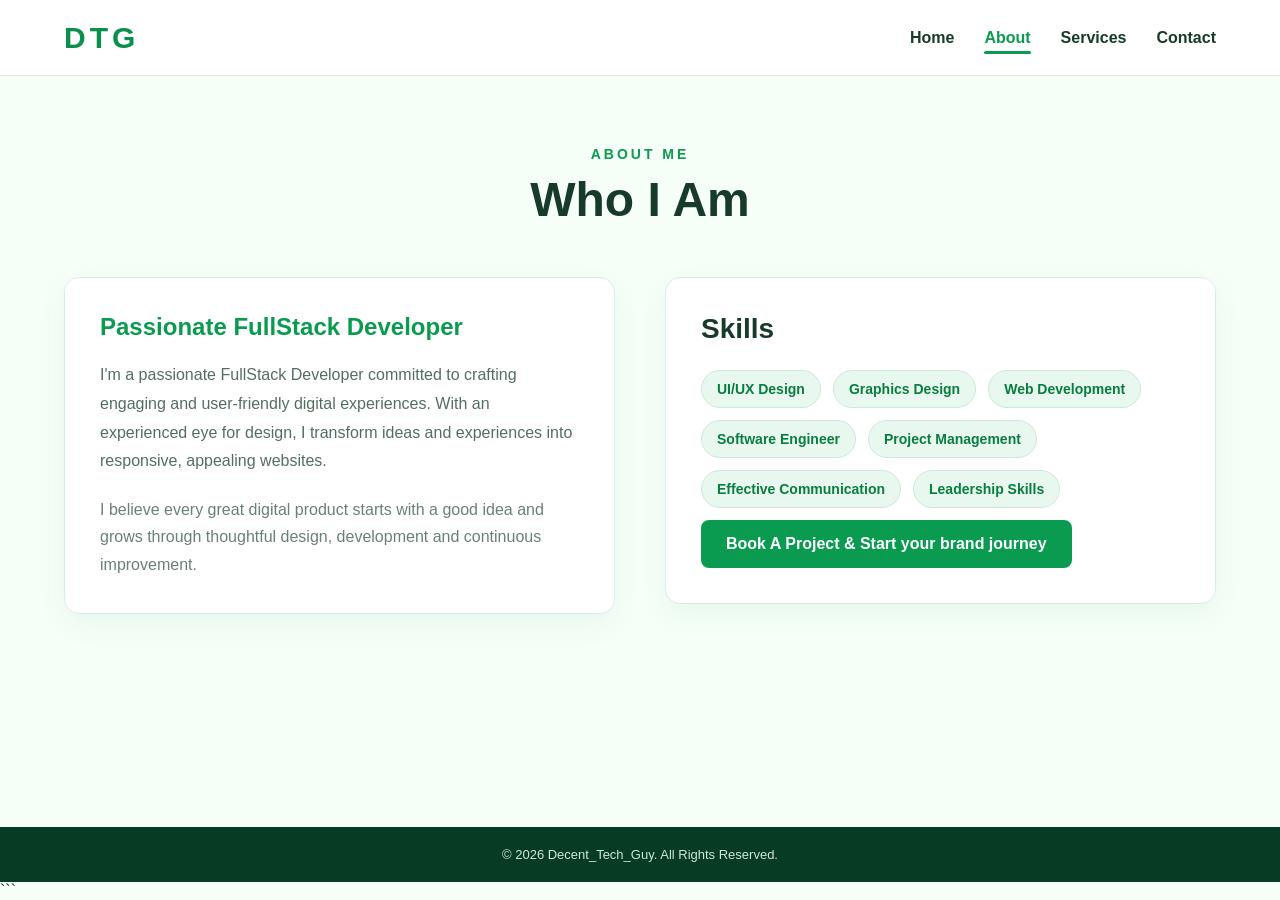
==== about.html @ b50caff2 "Nasirudeen Portfolio" ====
<!DOCTYPE html>
<html lang="en">
<head>
    <meta charset="UTF-8">
    <meta name="viewport" content="width=device-width, initial-scale=1.0">
    <meta name="description" content="About Decent_Tech_Guy - FullStack Developer">
    <title>Decent_Tech_Guy | About</title>
    <link rel="stylesheet" href="style.css">
</head>

<body>

    <header>
        <nav class="navbar">
            <a href="index.html" class="logo">DTG</a>

            <ul class="nav-links">
                <li><a href="index.html">Home</a></li>
                <li><a href="about.html" class="active">About</a></li>
                <li><a href="service.html">Services</a></li>
                <li><a href="contact.html">Contact</a></li>
            </ul>
        </nav>
    </header>

    <main class="page-section">

        <div class="page-heading">
            <p>ABOUT ME</p>
            <h1>Who I Am</h1>
        </div>

        <div class="about-content">

            <div class="about-text">
                <h2>Passionate FullStack Developer</h2>

                <h4>
                    I'm a passionate FullStack Developer committed to crafting
                    engaging and user-friendly digital experiences. With an
                    experienced eye for design, I transform ideas and experiences
                    into responsive, appealing websites.
                </h4>

                <p>
                    I believe every great digital product starts with a good idea
                    and grows through thoughtful design, development and continuous
                    improvement.
                </p>
            </div>

            <div class="skills">
                <h3>Skills</h3>

                <div class="skill-list">
                    <span>UI/UX Design</span>
                    <span>Graphics Design</span>
                    <span>Web Development</span>
                    <span>Software Engineer</span>
                    <span>Project Management</span>
                    <span>Effective Communication</span>
                    <span>Leadership Skills</span>

                    <a href="Contact.html" class="btn">Book A Project & Start your brand journey</a>
                </div>
            </div>

        </div>
        

    </main>

    <footer>
        <p>&copy; 2026 Decent_Tech_Guy. All Rights Reserved.</p>
    </footer>

</body>
</html>
```
---- style.css ----
/* ==============================
   GENERAL STYLES
============================== */

* {
    margin: 0;
    padding: 0;
    box-sizing: border-box;
}

html {
    scroll-behavior: smooth;
}

body {
    font-family: Arial, Helvetica, sans-serif;
    background: #f5fff8;
    color: #173b28;
    min-height: 100vh;
    display: flex;
    flex-direction: column;
}

a {
    text-decoration: none;
}

header {
    background: #ffffff;
    border-bottom: 1px solid #d8eadf;
    position: sticky;
    top: 0;
    z-index: 1000;
}


/* ==============================
   NAVIGATION
============================== */

.navbar {
    width: 90%;
    max-width: 1200px;
    margin: auto;
    min-height: 75px;

    display: flex;
    align-items: center;
    justify-content: space-between;
}

.logo {
    font-size: 30px;
    font-weight: 900;
    letter-spacing: 4px;
    color: #0a8f4d;
}

.nav-links {
    list-style: none;
    display: flex;
    gap: 30px;
}

.nav-links a {
    color: #173b28;
    font-size: 16px;
    font-weight: 600;
    transition: 0.3s ease;
    position: relative;
}

.nav-links a:hover,
.nav-links a.active {
    color: #0a9b50;
}

.nav-links a.active::after {
    content: "";
    position: absolute;
    width: 100%;
    height: 3px;
    background: #0a9b50;
    left: 0;
    bottom: -8px;
    border-radius: 10px;
}


/* ==============================
   HOME PAGE
============================== */

.home-section {
    width: 90%;
    max-width: 1200px;
    margin: auto;

    min-height: calc(100vh - 135px);

    display: flex;
    align-items: center;
    justify-content: space-between;
    gap: 60px;
}

.home-content {
    max-width: 650px;
}

.welcome {
    color: #0a9b50;
    font-size: 14px;
    font-weight: bold;
    letter-spacing: 3px;
    margin-bottom: 15px;
}

.home-content h1 {
    font-size: clamp(42px, 7vw, 75px);
    line-height: 1.1;
    margin-bottom: 10px;
}

.home-content h1 span {
    color: #0a9b50;
}

.home-content h2 {
    color: #367955;
    font-size: 28px;
    margin-bottom: 20px;
}

.home-content h4 {
    color: #547063;
    font-size: 17px;
    line-height: 1.8;
    font-weight: 400;
    margin-bottom: 30px;
}

.btn {
    display: inline-block;
    background: #0a9b50;
    color: white;
    padding: 15px 25px;
    border-radius: 8px;
    font-weight: bold;
    transition: 0.3s ease;
}

.btn:hover {
    background: #06743b;
    transform: translateY(-3px);
}


/* ==============================
   PROGRESS CARD
============================== */

.progress-card {
    background: white;
    width: 350px;
    min-height: 350px;
    border-radius: 25px;

    display: flex;
    flex-direction: column;
    justify-content: center;
    align-items: center;

    box-shadow: 0 15px 40px rgba(0, 100, 50, 0.12);
    border: 1px solid #d9eee2;

    text-align: center;
}

.circle {
    width: 180px;
    height: 180px;
    border-radius: 50%;

    display: flex;
    align-items: center;
    justify-content: center;

    background:
        radial-gradient(
            circle,
            white 58%,
            transparent 59%
        ),
        conic-gradient(
            #0a9b50 85%,
            #d8eee0 0
        );

    margin-bottom: 25px;
}

.circle span {
    font-size: 30px;
    font-weight: 900;
    color: #0a9b50;
    letter-spacing: 5px;
}

.progress-card h3 {
    color: #173b28;
    margin-bottom: 8px;
}

.progress-card p {
    color: #6a8175;
}


/* ==============================
   GENERAL PAGE SECTION
============================== */

.page-section {
    width: 90%;
    max-width: 1200px;
    margin: auto;
    padding: 70px 0;
    flex: 1;
}

.page-heading {
    text-align: center;
    margin-bottom: 50px;
}

.page-heading p {
    color: #0a9b50;
    font-size: 14px;
    font-weight: bold;
    letter-spacing: 3px;
    margin-bottom: 10px;
}

.page-heading h1 {
    font-size: 48px;
    color: #173b28;
}


/* ==============================
   ABOUT PAGE
============================== */

.about-content {
    display: grid;
    grid-template-columns: 1fr 1fr;
    gap: 50px;
    align-items: start;
}

.about-text,
.skills {
    background: white;
    padding: 35px;
    border-radius: 15px;
    border: 1px solid #d9eee2;
    box-shadow: 0 10px 30px rgba(0, 100, 50, 0.06);
}

.about-text h2 {
    color: #0a9b50;
    margin-bottom: 20px;
}

.about-text h4 {
    color: #536e61;
    line-height: 1.8;
    font-weight: 400;
    margin-bottom: 20px;
}

.about-text p {
    color: #698075;
    line-height: 1.7;
}

.skills h3 {
    font-size: 28px;
    color: #173b28;
    margin-bottom: 25px;
}

.skill-list {
    display: flex;
    flex-wrap: wrap;
    gap: 12px;
}

.skill-list span {
    background: #e9f8ef;
    color: #087d40;
    border: 1px solid #c9ead7;
    padding: 10px 15px;
    border-radius: 25px;
    font-size: 14px;
    font-weight: 600;
}


/* ==============================
   SERVICES
============================== */

.service-intro {
    max-width: 750px;
    margin: -20px auto 45px;
    text-align: center;
    color: #61786c;
    line-height: 1.7;
    font-weight: 400;
}

.services-grid {
    display: grid;
    grid-template-columns: repeat(4, 1fr);
    gap: 20px;
}

.service-card {
    background: white;
    padding: 30px 25px;
    border-radius: 15px;
    border: 1px solid #d9eee2;
    box-shadow: 0 8px 25px rgba(0, 100, 50, 0.06);
    transition: 0.3s ease;
}

.service-card:hover {
    transform: translateY(-8px);
    border-color: #0a9b50;
    box-shadow: 0 15px 35px rgba(0, 100, 50, 0.12);
}

.service-icon {
    color: #0a9b50;
    font-size: 14px;
    font-weight: bold;
    margin-bottom: 20px;
}

.service-card h2 {
    font-size: 20px;
    margin-bottom: 12px;
    color: #173b28;
}

.service-card p {
    color: #698075;
    font-size: 14px;
    line-height: 1.7;
}


/* ==============================
   CONTACT PAGE
============================== */

.contact-section {
    text-align: center;
}

.contact-intro {
    max-width: 650px;
    margin: 0 auto 40px;
    color: #61786c;
    line-height: 1.8;
    font-weight: 400;
}

.contact-buttons {
    max-width: 600px;
    margin: auto;

    display: grid;
    grid-template-columns: 1fr 1fr;
    gap: 18px;
}

.contact-btn {
    min-height: 85px;
    background: white;
    border: 1px solid #d9eee2;
    border-radius: 12px;

    display: flex;
    align-items: center;
    gap: 18px;
    padding: 18px;

    text-align: left;
    color: #173b28;

    box-shadow: 0 8px 25px rgba(0, 100, 50, 0.06);
    transition: 0.3s ease;
}

.contact-btn:hover {
    transform: translateY(-5px);
}

.contact-btn > span {
    width: 45px;
    height: 45px;
    border-radius: 50%;

    display: flex;
    align-items: center;
    justify-content: center;

    background: #e8f8ef;
    color: #0a9b50;
    font-weight: bold;
    font-size: 20px;
}

.contact-btn div {
    display: flex;
    flex-direction: column;
    gap: 5px;
}

.contact-btn strong {
    font-size: 16px;
}

.contact-btn small {
    color: #6b8176;
    font-size: 12px;
}

.whatsapp:hover {
    border-color: #25D366;
}

.email:hover {
    border-color: #4285F4;
}

.phone:hover {
    border-color: #0a9b50;
}

.linkedin:hover {
    border-color: #0077B5;
}


/* ==============================
   FOOTER
============================== */

footer {
    background: #083b23;
    color: #cce8d8;
    text-align: center;
    padding: 20px;
    font-size: 13px;
}


/* ==============================
   RESPONSIVE DESIGN
============================== */

@media (max-width: 950px) {

    .home-section {
        flex-direction: column;
        justify-content: center;
        text-align: center;
        padding: 60px 0;
    }

    .progress-card {
        width: 300px;
        min-height: 300px;
    }

    .about-content {
        grid-template-columns: 1fr;
    }

    .services-grid {
        grid-template-columns: repeat(2, 1fr);
    }
}


@media (max-width: 650px) {

    .navbar {
        flex-direction: column;
        padding: 20px 0;
        gap: 18px;
    }

    .nav-links {
        gap: 15px;
        flex-wrap: wrap;
        justify-content: center;
    }

    .nav-links a {
        font-size: 14px;
    }

    .home-section {
        min-height: auto;
        padding: 60px 0;
    }

    .home-content h1 {
        font-size: 43px;
    }

    .home-content h2 {
        font-size: 22px;
    }

    .page-section {
        padding: 50px 0;
    }

    .page-heading h1 {
        font-size: 38px;
    }

    .services-grid {
        grid-template-columns: 1fr;
    }

    .contact-buttons {
        grid-template-columns: 1fr;
    }

    .progress-card {
        width: 100%;
        max-width: 320px;
    }
}
```
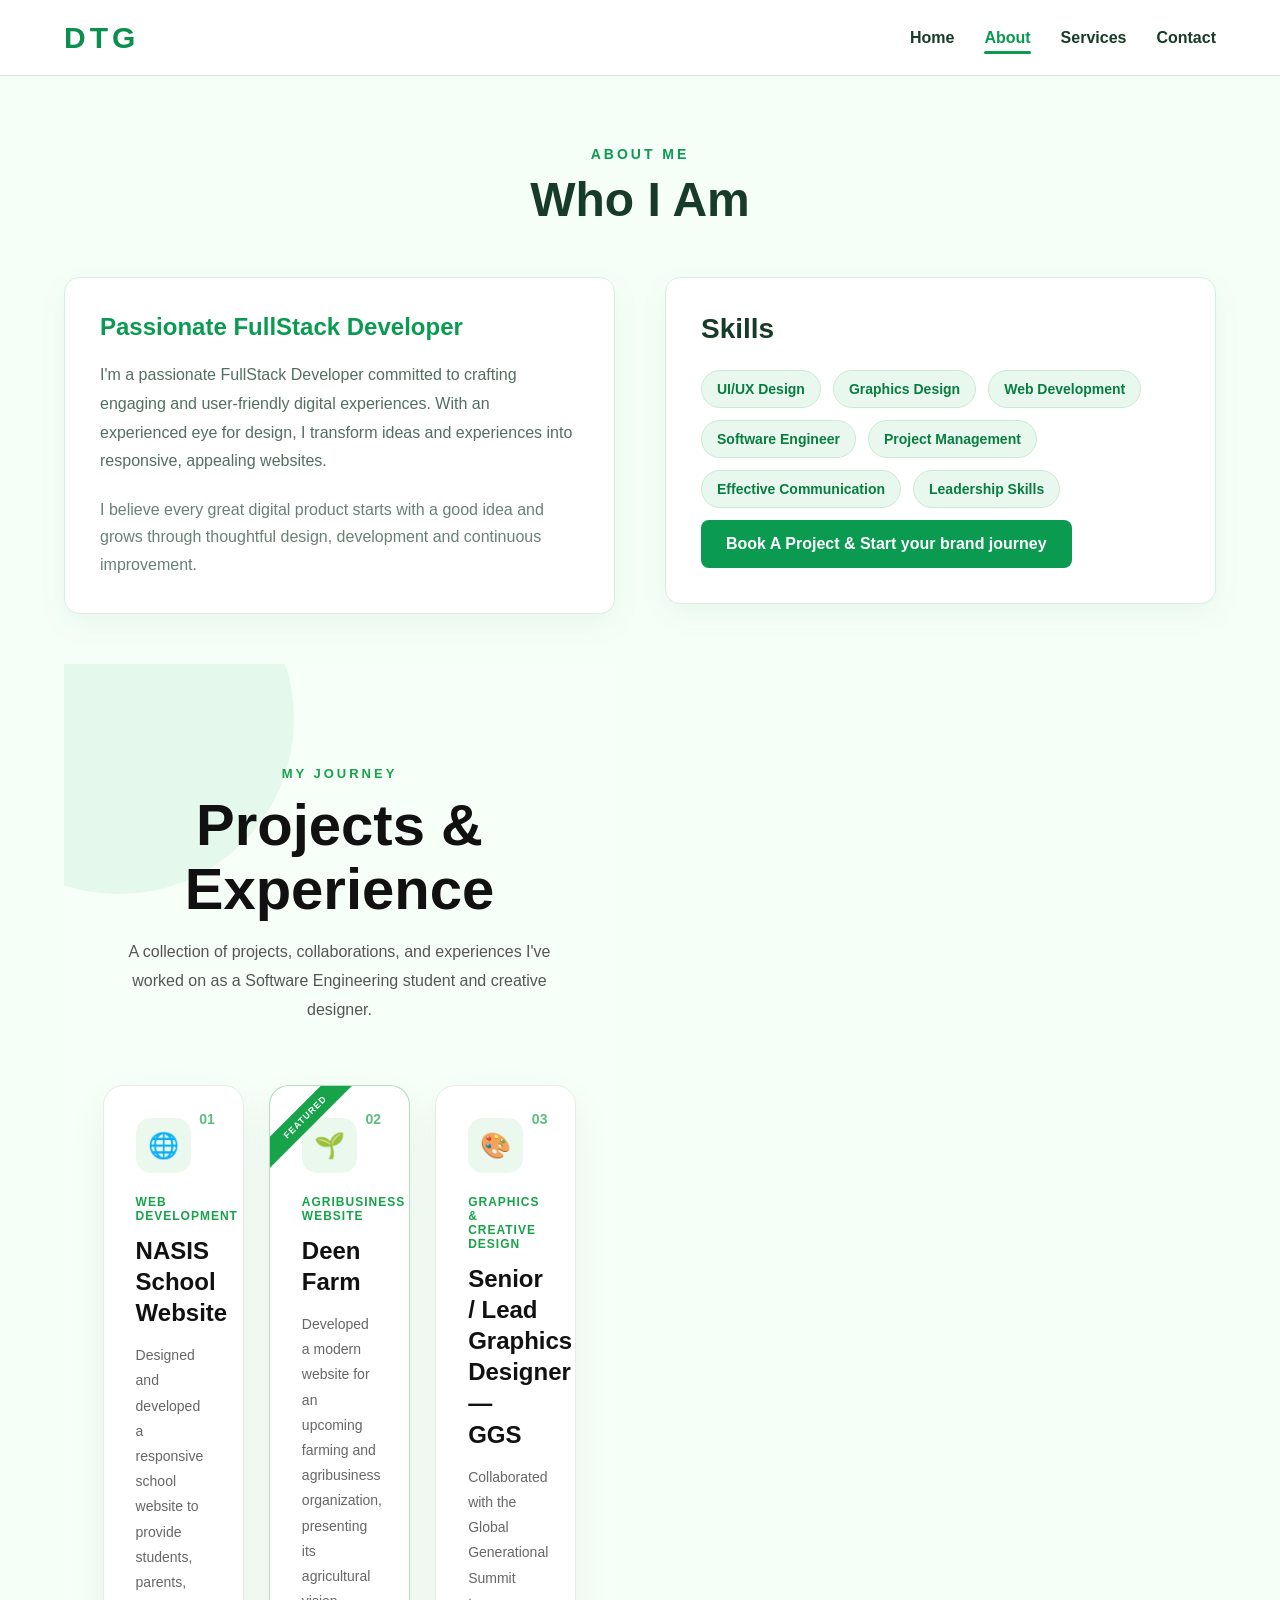
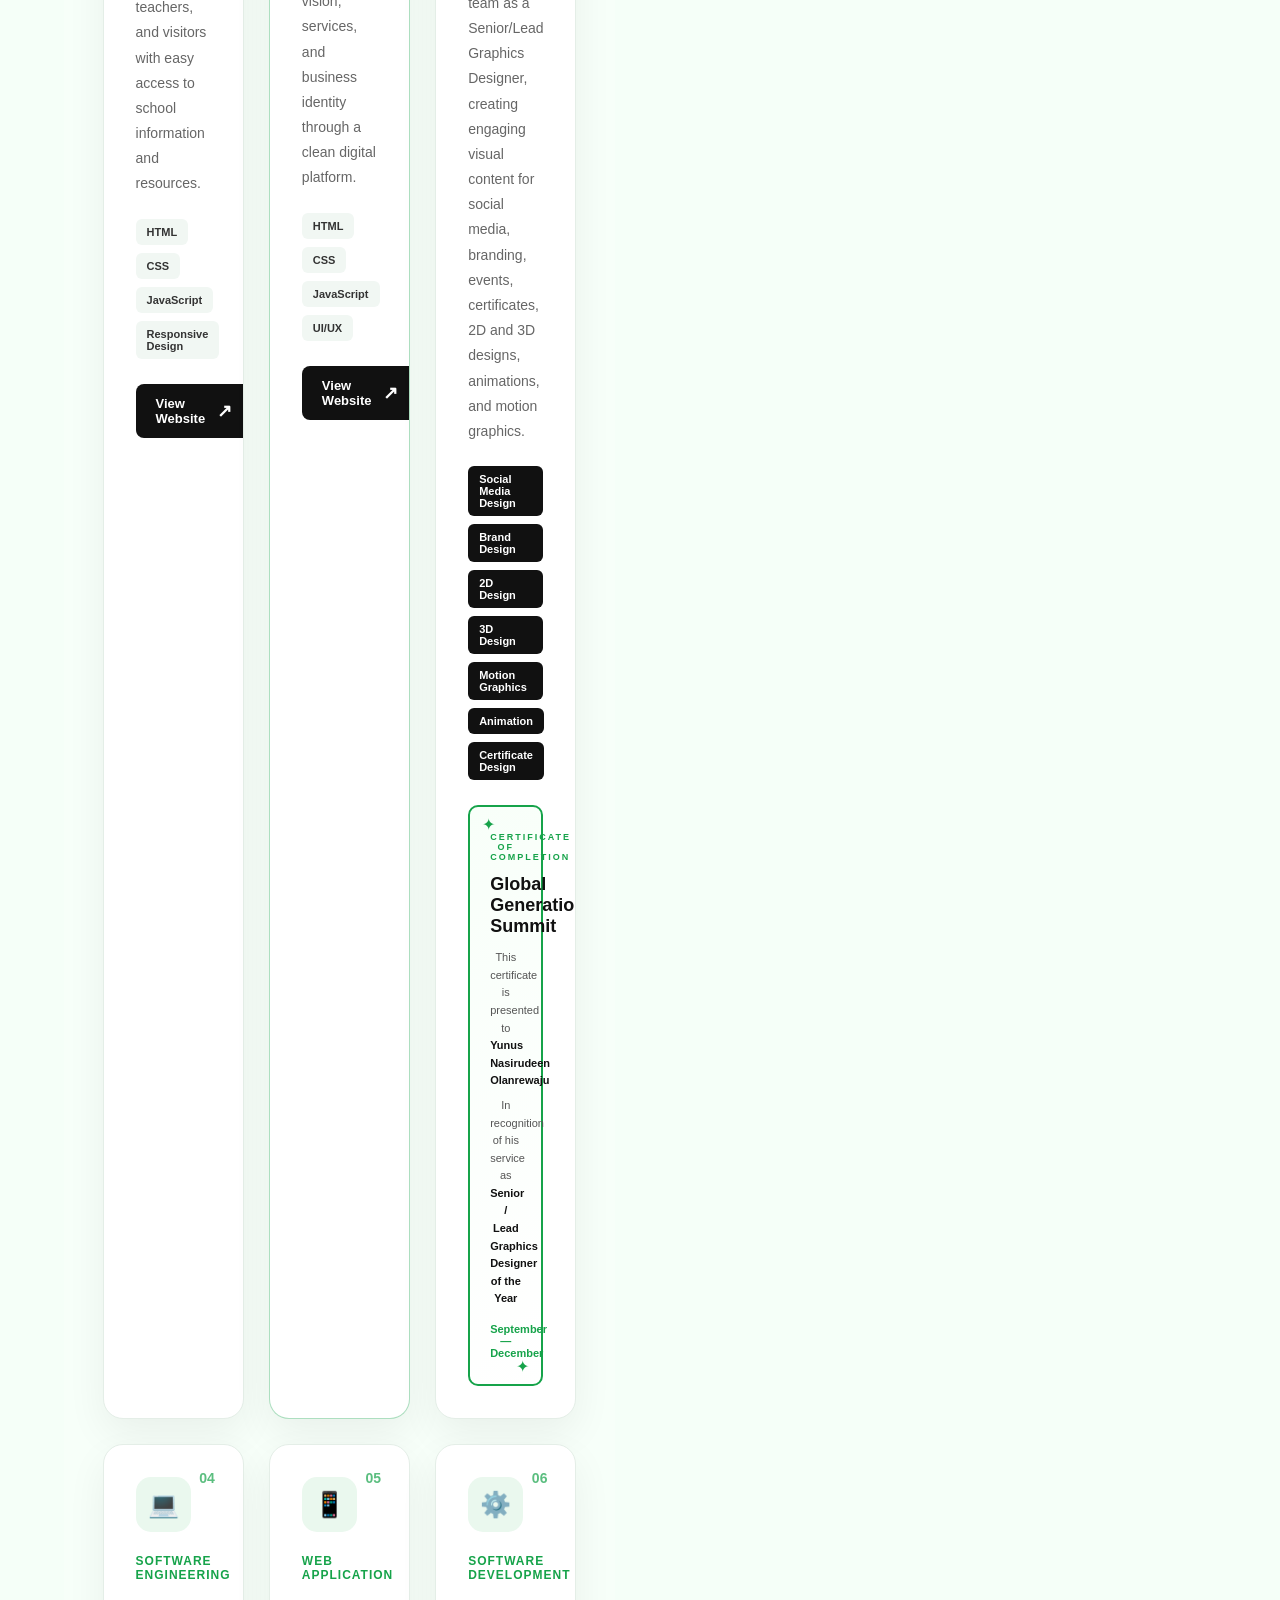
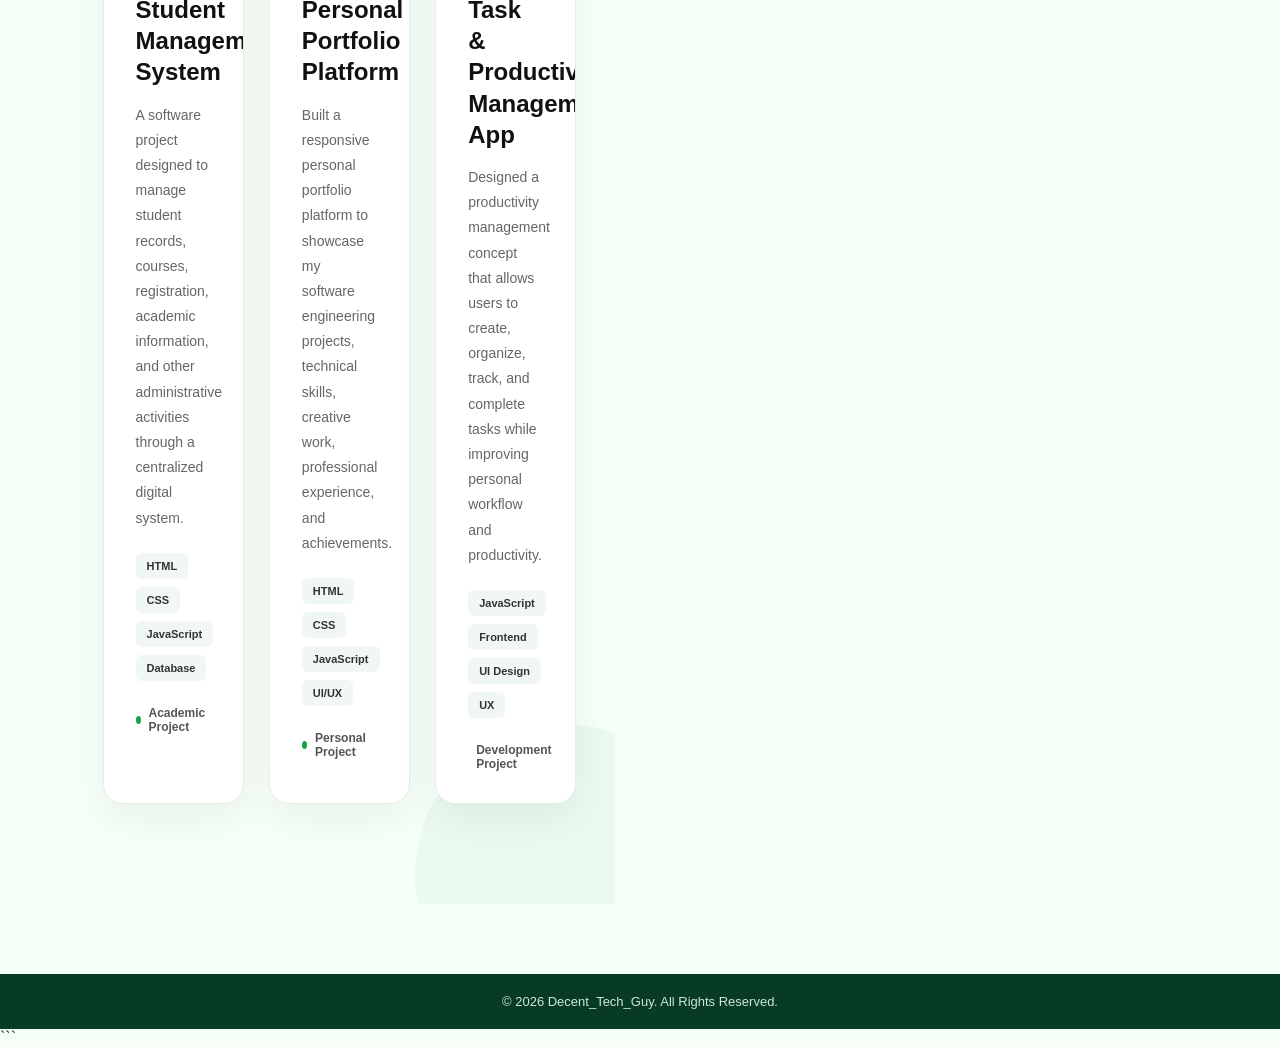
==== commit f94d40e5: "updated the about page" ====
--- a/about.html
+++ b/about.html
@@ -66,6 +66,222 @@
                 </div>
             </div>
 
+
+
+
+            <section class="projects-section" id="about">
+  <div class="section-heading">
+    <span>MY JOURNEY</span>
+    <h2>Projects & Experience</h2>
+    <p>
+      A collection of projects, collaborations, and experiences I've worked on
+      as a Software Engineering student and creative designer.
+    </p>
+  </div>
+
+  <div class="projects-grid">
+
+    <!-- PROJECT 1 -->
+    <article class="project-card">
+      <div class="project-number">01</div>
+      <div class="project-icon">🌐</div>
+
+      <span class="project-category">Web Development</span>
+
+      <h3>NASIS School Website</h3>
+
+      <p>
+        Designed and developed a responsive school website to provide students,
+        parents, teachers, and visitors with easy access to school information
+        and resources.
+      </p>
+
+      <div class="tech-stack">
+        <span>HTML</span>
+        <span>CSS</span>
+        <span>JavaScript</span>
+        <span>Responsive Design</span>
+      </div>
+
+      <a
+        href="https://nasisweb.netlify.app"
+        target="_blank"
+        rel="noopener noreferrer"
+        class="project-btn"
+      >
+        View Website <span>↗</span>
+      </a>
+    </article>
+
+
+    <!-- PROJECT 2 -->
+    <article class="project-card featured">
+      <div class="project-number">02</div>
+      <div class="project-icon">🌱</div>
+
+      <span class="project-category">Agribusiness Website</span>
+
+      <h3>Deen Farm</h3>
+
+      <p>
+        Developed a modern website for an upcoming farming and agribusiness
+        organization, presenting its agricultural vision, services, and
+        business identity through a clean digital platform.
+      </p>
+
+      <div class="tech-stack">
+        <span>HTML</span>
+        <span>CSS</span>
+        <span>JavaScript</span>
+        <span>UI/UX</span>
+      </div>
+
+      <a
+        href="https://deenfarm.netlify.app"
+        target="_blank"
+        rel="noopener noreferrer"
+        class="project-btn"
+      >
+        View Website <span>↗</span>
+      </a>
+    </article>
+
+
+    <!-- PROJECT 3 -->
+    <article class="project-card">
+      <div class="project-number">03</div>
+      <div class="project-icon">🎨</div>
+
+      <span class="project-category">Graphics & Creative Design</span>
+
+      <h3>Senior / Lead Graphics Designer — GGS</h3>
+
+      <p>
+        Collaborated with the Global Generational Summit team as a Senior/Lead
+        Graphics Designer, creating engaging visual content for social media,
+        branding, events, certificates, 2D and 3D designs, animations, and
+        motion graphics.
+      </p>
+
+      <div class="design-list">
+        <span>Social Media Design</span>
+        <span>Brand Design</span>
+        <span>2D Design</span>
+        <span>3D Design</span>
+        <span>Motion Graphics</span>
+        <span>Animation</span>
+        <span>Certificate Design</span>
+      </div>
+
+      <div class="certificate">
+        <div class="certificate-top">CERTIFICATE OF COMPLETION</div>
+
+        <h4>Global Generational Summit</h4>
+
+        <p>
+          This certificate is presented to
+          <strong>Yunus Nasirudeen Olanrewaju</strong>
+        </p>
+
+        <p>
+          In recognition of his service as
+          <strong>Senior / Lead Graphics Designer of the Year</strong>
+        </p>
+
+        <div class="certificate-date">
+          September — December
+        </div>
+      </div>
+    </article>
+
+
+    <!-- PROJECT 4 -->
+    <article class="project-card">
+      <div class="project-number">04</div>
+      <div class="project-icon">💻</div>
+
+      <span class="project-category">Software Engineering</span>
+
+      <h3>Student Management System</h3>
+
+      <p>
+        A software project designed to manage student records, courses,
+        registration, academic information, and other administrative
+        activities through a centralized digital system.
+      </p>
+
+      <div class="tech-stack">
+        <span>HTML</span>
+        <span>CSS</span>
+        <span>JavaScript</span>
+        <span>Database</span>
+      </div>
+
+      <div class="project-status">
+        <span></span> Academic Project
+      </div>
+    </article>
+
+
+    <!-- PROJECT 5 -->
+    <article class="project-card">
+      <div class="project-number">05</div>
+      <div class="project-icon">📱</div>
+
+      <span class="project-category">Web Application</span>
+
+      <h3>Personal Portfolio Platform</h3>
+
+      <p>
+        Built a responsive personal portfolio platform to showcase my
+        software engineering projects, technical skills, creative work,
+        professional experience, and achievements.
+      </p>
+
+      <div class="tech-stack">
+        <span>HTML</span>
+        <span>CSS</span>
+        <span>JavaScript</span>
+        <span>UI/UX</span>
+      </div>
+
+      <div class="project-status">
+        <span></span> Personal Project
+      </div>
+    </article>
+
+
+    <!-- PROJECT 6 -->
+    <article class="project-card">
+      <div class="project-number">06</div>
+      <div class="project-icon">⚙️</div>
+
+      <span class="project-category">Software Development</span>
+
+      <h3>Task & Productivity Management App</h3>
+
+      <p>
+        Designed a productivity management concept that allows users to create,
+        organize, track, and complete tasks while improving personal workflow
+        and productivity.
+      </p>
+
+      <div class="tech-stack">
+        <span>JavaScript</span>
+        <span>Frontend</span>
+        <span>UI Design</span>
+        <span>UX</span>
+      </div>
+
+      <div class="project-status">
+        <span></span> Development Project
+      </div>
+    </article>
+
+  </div>
+</section>
+
+
         </div>
         
 
--- a/style.css
+++ b/style.css
@@ -457,6 +457,503 @@
 }
 
 
+/* ================================
+   PROJECTS / ABOUT SECTION
+================================ */
+
+.projects-section {
+  position: relative;
+  padding: 100px 7%;
+  background: #f7fff9;
+  color: #111;
+  overflow: hidden;
+}
+
+/* Decorative background */
+.projects-section::before {
+  content: "";
+  position: absolute;
+  width: 350px;
+  height: 350px;
+  background: rgba(22, 163, 74, 0.08);
+  border-radius: 50%;
+  top: -120px;
+  left: -120px;
+}
+
+.projects-section::after {
+  content: "";
+  position: absolute;
+  width: 300px;
+  height: 300px;
+  background: rgba(22, 163, 74, 0.06);
+  border-radius: 50%;
+  bottom: -120px;
+  right: -100px;
+}
+
+
+/* ================================
+   SECTION HEADING
+================================ */
+
+.section-heading {
+  position: relative;
+  z-index: 2;
+  max-width: 750px;
+  margin: 0 auto 60px;
+  text-align: center;
+}
+
+.section-heading span {
+  display: inline-block;
+  margin-bottom: 12px;
+  color: #16a34a;
+  font-size: 13px;
+  font-weight: 800;
+  letter-spacing: 3px;
+  text-transform: uppercase;
+}
+
+.section-heading h2 {
+  margin: 0 0 18px;
+  font-size: clamp(35px, 5vw, 58px);
+  line-height: 1.1;
+  font-weight: 800;
+  color: #111;
+}
+
+.section-heading p {
+  max-width: 650px;
+  margin: auto;
+  color: #555;
+  font-size: 16px;
+  line-height: 1.8;
+}
+
+
+/* ================================
+   PROJECT GRID
+================================ */
+
+.projects-grid {
+  position: relative;
+  z-index: 2;
+
+  display: grid;
+  grid-template-columns: repeat(3, 1fr);
+  gap: 25px;
+
+  max-width: 1250px;
+  margin: auto;
+}
+
+
+/* ================================
+   PROJECT CARD
+================================ */
+
+.project-card {
+  position: relative;
+  padding: 32px;
+  background: #ffffff;
+  border: 1px solid #e4eee7;
+  border-radius: 20px;
+
+  box-shadow: 0 15px 40px rgba(0, 0, 0, 0.06);
+
+  transition:
+    transform 0.35s ease,
+    box-shadow 0.35s ease,
+    border-color 0.35s ease;
+
+  overflow: hidden;
+}
+
+.project-card:hover {
+  transform: translateY(-10px);
+  border-color: #16a34a;
+  box-shadow: 0 25px 50px rgba(22, 163, 74, 0.14);
+}
+
+
+/* Green line on top */
+
+.project-card::before {
+  content: "";
+  position: absolute;
+  left: 0;
+  top: 0;
+
+  width: 0;
+  height: 4px;
+
+  background: #16a34a;
+
+  transition: width 0.35s ease;
+}
+
+.project-card:hover::before {
+  width: 100%;
+}
+
+
+/* ================================
+   PROJECT NUMBER
+================================ */
+
+.project-number {
+  position: absolute;
+  top: 25px;
+  right: 28px;
+
+  font-size: 14px;
+  font-weight: 800;
+
+  color: #16a34a;
+  opacity: 0.7;
+}
+
+
+/* ================================
+   ICON
+================================ */
+
+.project-icon {
+  width: 55px;
+  height: 55px;
+
+  display: flex;
+  align-items: center;
+  justify-content: center;
+
+  margin-bottom: 22px;
+
+  background: #eaf8ee;
+  border-radius: 15px;
+
+  font-size: 25px;
+}
+
+
+/* ================================
+   CATEGORY
+================================ */
+
+.project-category {
+  display: inline-block;
+
+  margin-bottom: 12px;
+
+  color: #16a34a;
+
+  font-size: 12px;
+  font-weight: 800;
+
+  letter-spacing: 1px;
+  text-transform: uppercase;
+}
+
+
+/* ================================
+   PROJECT TITLE
+================================ */
+
+.project-card h3 {
+  margin: 0 0 15px;
+
+  color: #111;
+
+  font-size: 24px;
+  line-height: 1.3;
+}
+
+
+/* ================================
+   DESCRIPTION
+================================ */
+
+.project-card > p {
+  margin-bottom: 22px;
+
+  color: #666;
+
+  font-size: 14px;
+  line-height: 1.8;
+}
+
+
+/* ================================
+   TECHNOLOGIES
+================================ */
+
+.tech-stack,
+.design-list {
+  display: flex;
+  flex-wrap: wrap;
+  gap: 8px;
+
+  margin-bottom: 25px;
+}
+
+.tech-stack span,
+.design-list span {
+  padding: 7px 11px;
+
+  background: #f1f7f3;
+
+  border-radius: 6px;
+
+  color: #333;
+
+  font-size: 11px;
+  font-weight: 600;
+}
+
+
+/* ================================
+   PROJECT BUTTON
+================================ */
+
+.project-btn {
+  display: inline-flex;
+  align-items: center;
+  justify-content: center;
+  gap: 12px;
+
+  padding: 12px 20px;
+
+  background: #111;
+  color: #fff;
+
+  border-radius: 8px;
+
+  font-size: 13px;
+  font-weight: 700;
+
+  text-decoration: none;
+
+  transition:
+    background 0.3s ease,
+    transform 0.3s ease;
+}
+
+.project-btn span {
+  font-size: 18px;
+  transition: transform 0.3s ease;
+}
+
+.project-btn:hover {
+  background: #16a34a;
+}
+
+.project-btn:hover span {
+  transform: translate(3px, -3px);
+}
+
+
+/* ================================
+   FEATURED PROJECT
+================================ */
+
+.project-card.featured {
+  border: 1px solid rgba(22, 163, 74, 0.35);
+}
+
+.project-card.featured::after {
+  content: "FEATURED";
+
+  position: absolute;
+  top: 20px;
+  left: -38px;
+
+  padding: 6px 45px;
+
+  background: #16a34a;
+  color: white;
+
+  font-size: 9px;
+  font-weight: 800;
+
+  transform: rotate(-45deg);
+  letter-spacing: 1px;
+}
+
+
+/* ================================
+   DESIGN LIST
+================================ */
+
+.design-list {
+  margin-top: 5px;
+}
+
+.design-list span {
+  background: #111;
+  color: #fff;
+}
+
+
+/* ================================
+   CERTIFICATE
+================================ */
+
+.certificate {
+  position: relative;
+
+  margin-top: 25px;
+  padding: 25px 20px;
+
+  background: linear-gradient(
+    135deg,
+    #f8fff9,
+    #ffffff
+  );
+
+  border: 2px solid #16a34a;
+
+  text-align: center;
+
+  border-radius: 10px;
+}
+
+.certificate::before {
+  content: "✦";
+
+  position: absolute;
+  top: 8px;
+  left: 12px;
+
+  color: #16a34a;
+}
+
+.certificate::after {
+  content: "✦";
+
+  position: absolute;
+  bottom: 8px;
+  right: 12px;
+
+  color: #16a34a;
+}
+
+.certificate-top {
+  margin-bottom: 12px;
+
+  color: #16a34a;
+
+  font-size: 9px;
+  font-weight: 800;
+
+  letter-spacing: 2px;
+}
+
+.certificate h4 {
+  margin: 0 0 12px;
+
+  color: #111;
+
+  font-size: 18px;
+}
+
+.certificate p {
+  margin: 7px 0;
+
+  color: #555;
+
+  font-size: 11px;
+  line-height: 1.6;
+}
+
+.certificate strong {
+  color: #111;
+}
+
+.certificate-date {
+  margin-top: 15px;
+
+  color: #16a34a;
+
+  font-size: 11px;
+  font-weight: 800;
+}
+
+
+/* ================================
+   PROJECT STATUS
+================================ */
+
+.project-status {
+  display: flex;
+  align-items: center;
+  gap: 8px;
+
+  color: #555;
+
+  font-size: 12px;
+  font-weight: 600;
+}
+
+.project-status span {
+  width: 8px;
+  height: 8px;
+
+  background: #16a34a;
+
+  border-radius: 50%;
+}
+
+
+/* ================================
+   RESPONSIVE DESIGN
+================================ */
+
+/* Tablets */
+
+@media (max-width: 1000px) {
+
+  .projects-grid {
+    grid-template-columns: repeat(2, 1fr);
+  }
+
+  .projects-section {
+    padding: 80px 5%;
+  }
+}
+
+
+/* Mobile */
+
+@media (max-width: 650px) {
+
+  .projects-section {
+    padding: 70px 20px;
+  }
+
+  .section-heading {
+    margin-bottom: 40px;
+  }
+
+  .section-heading h2 {
+    font-size: 35px;
+  }
+
+  .projects-grid {
+    grid-template-columns: 1fr;
+  }
+
+  .project-card {
+    padding: 25px;
+  }
+
+  .project-card h3 {
+    font-size: 21px;
+  }
+}
+
+
+
+
 /* ==============================
    FOOTER
 ============================== */
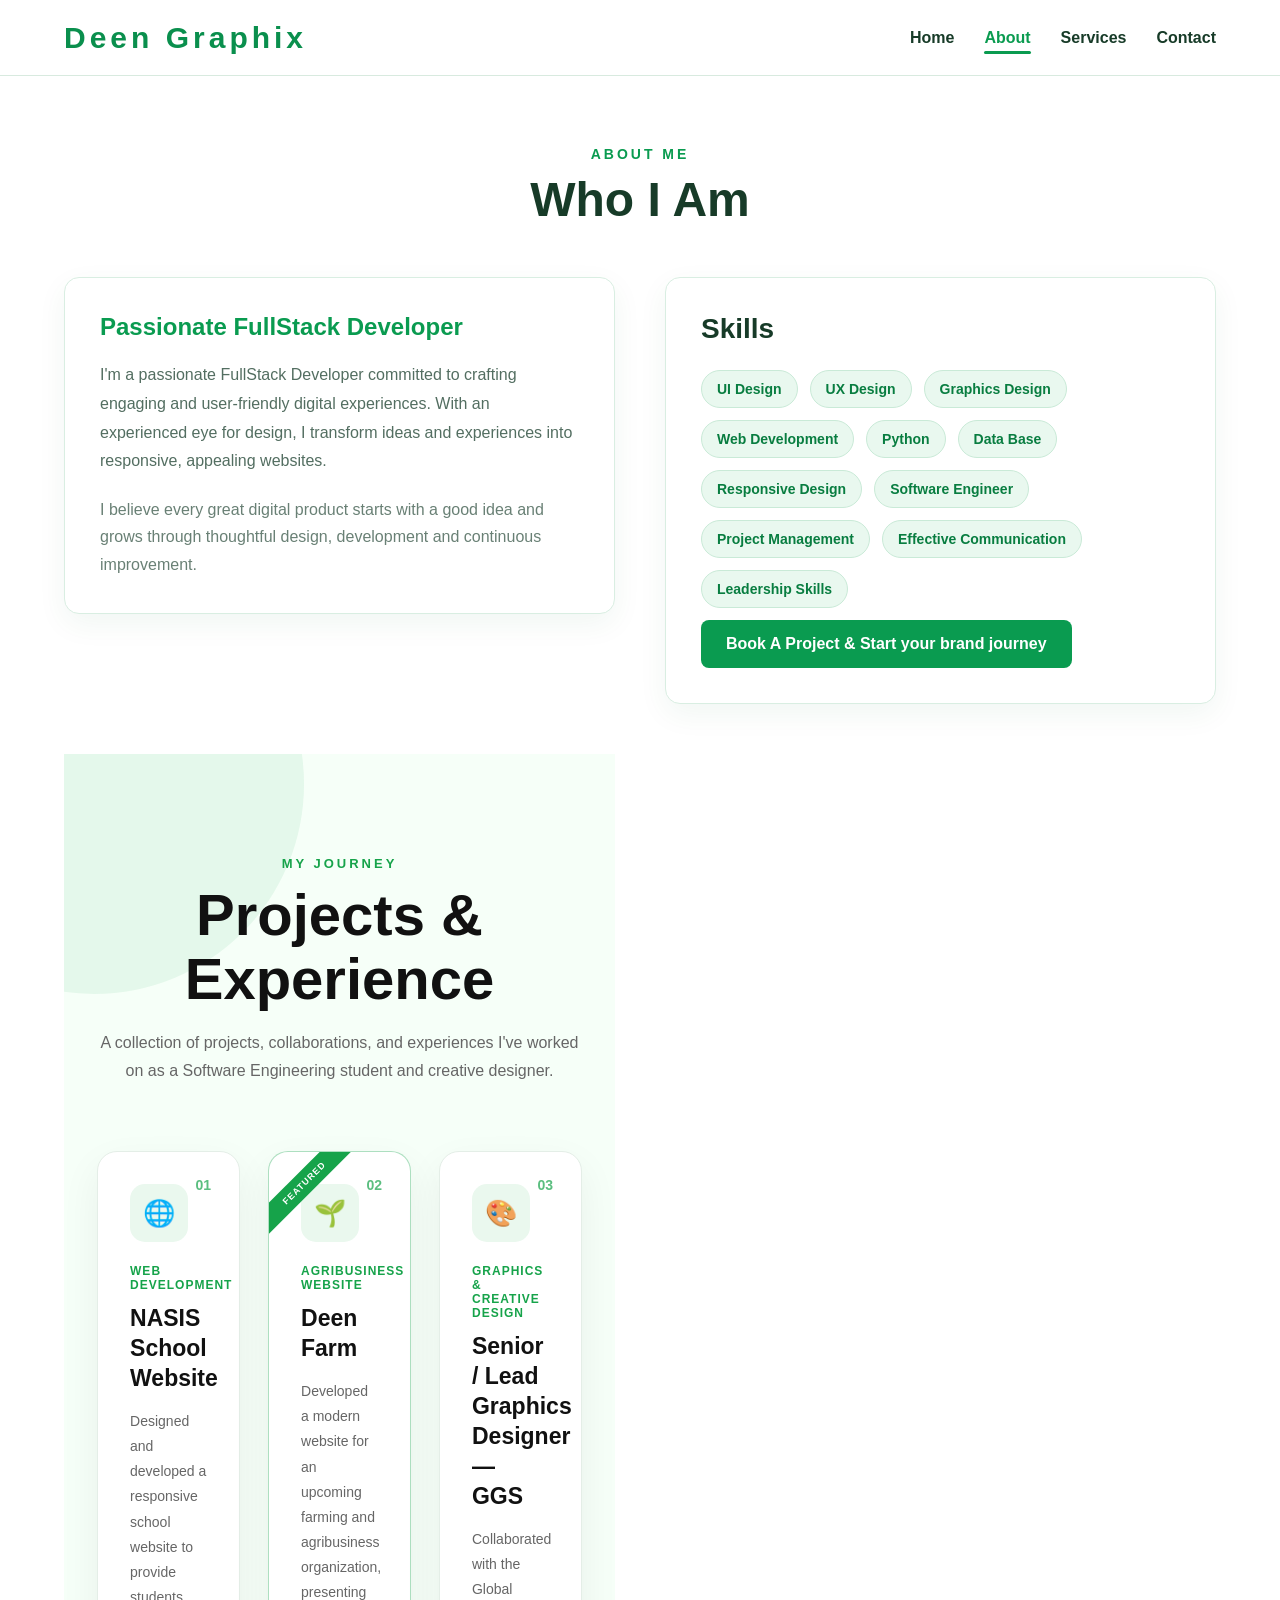
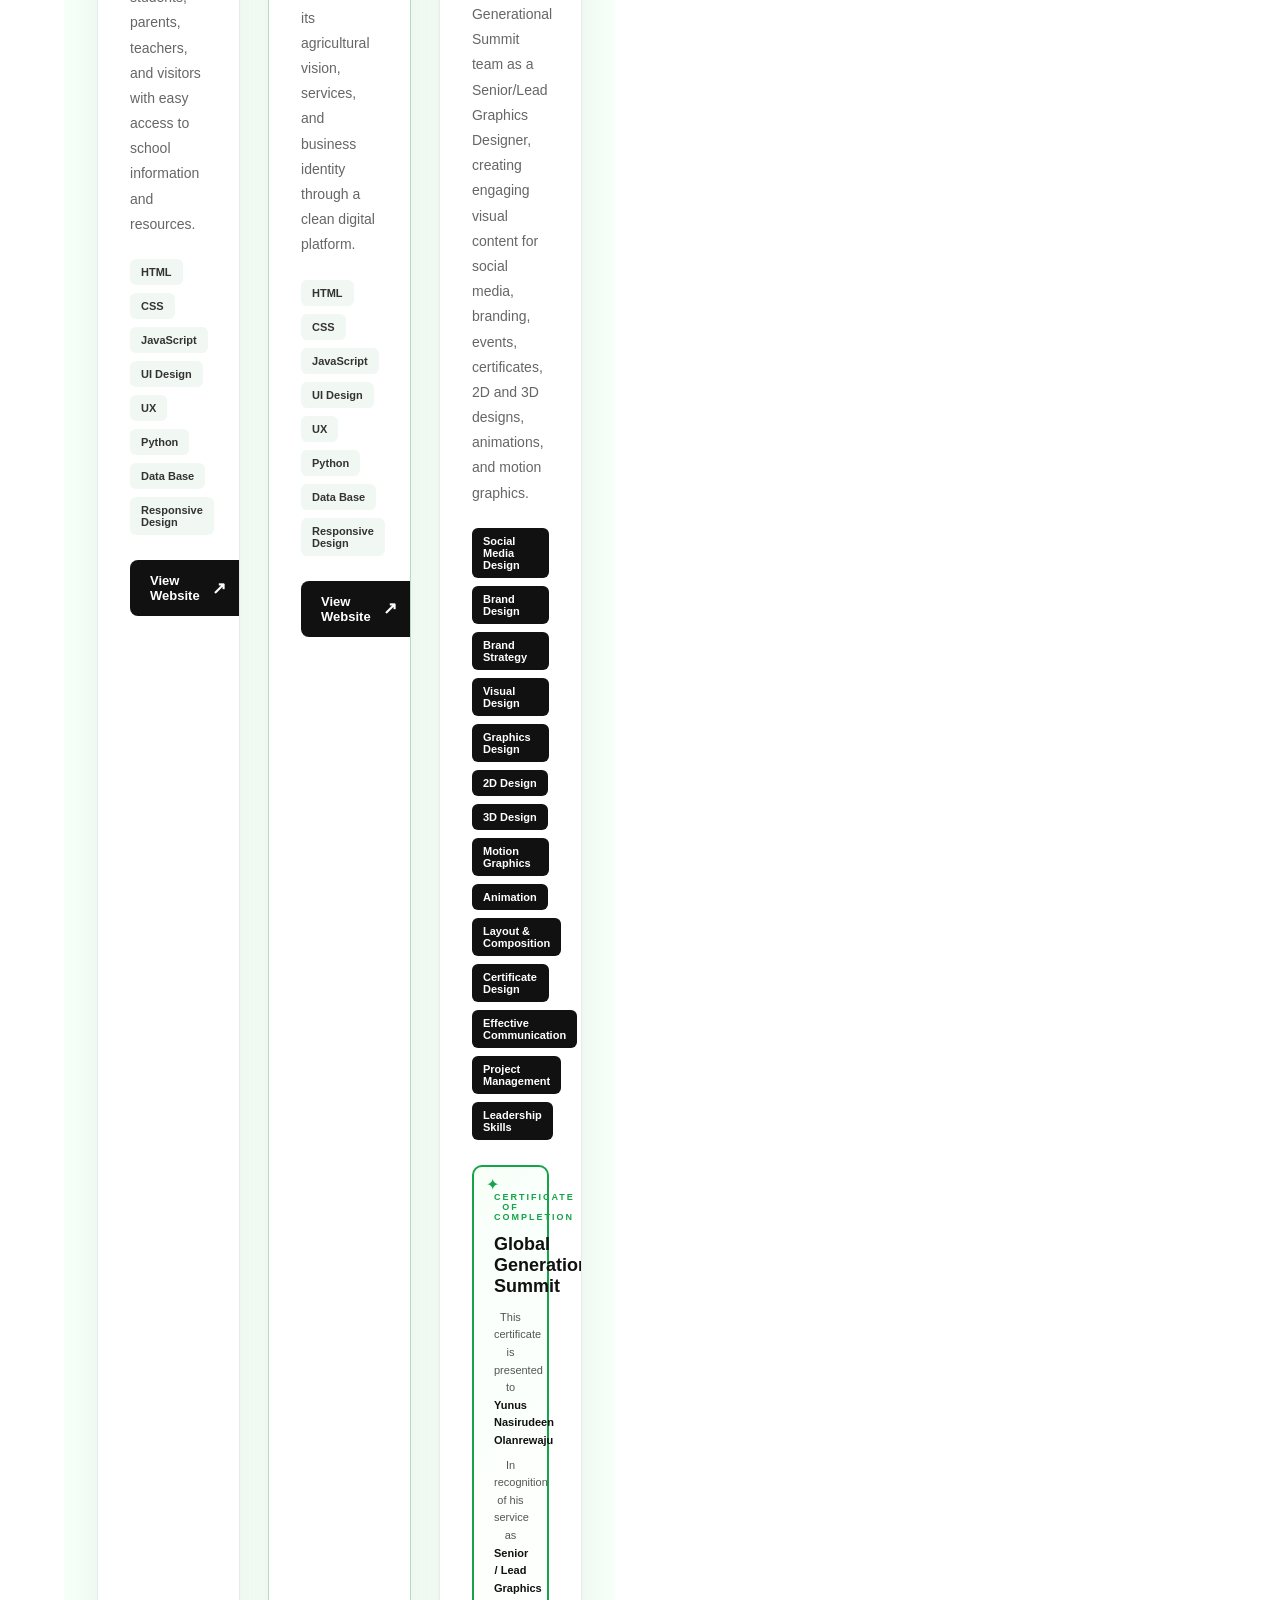
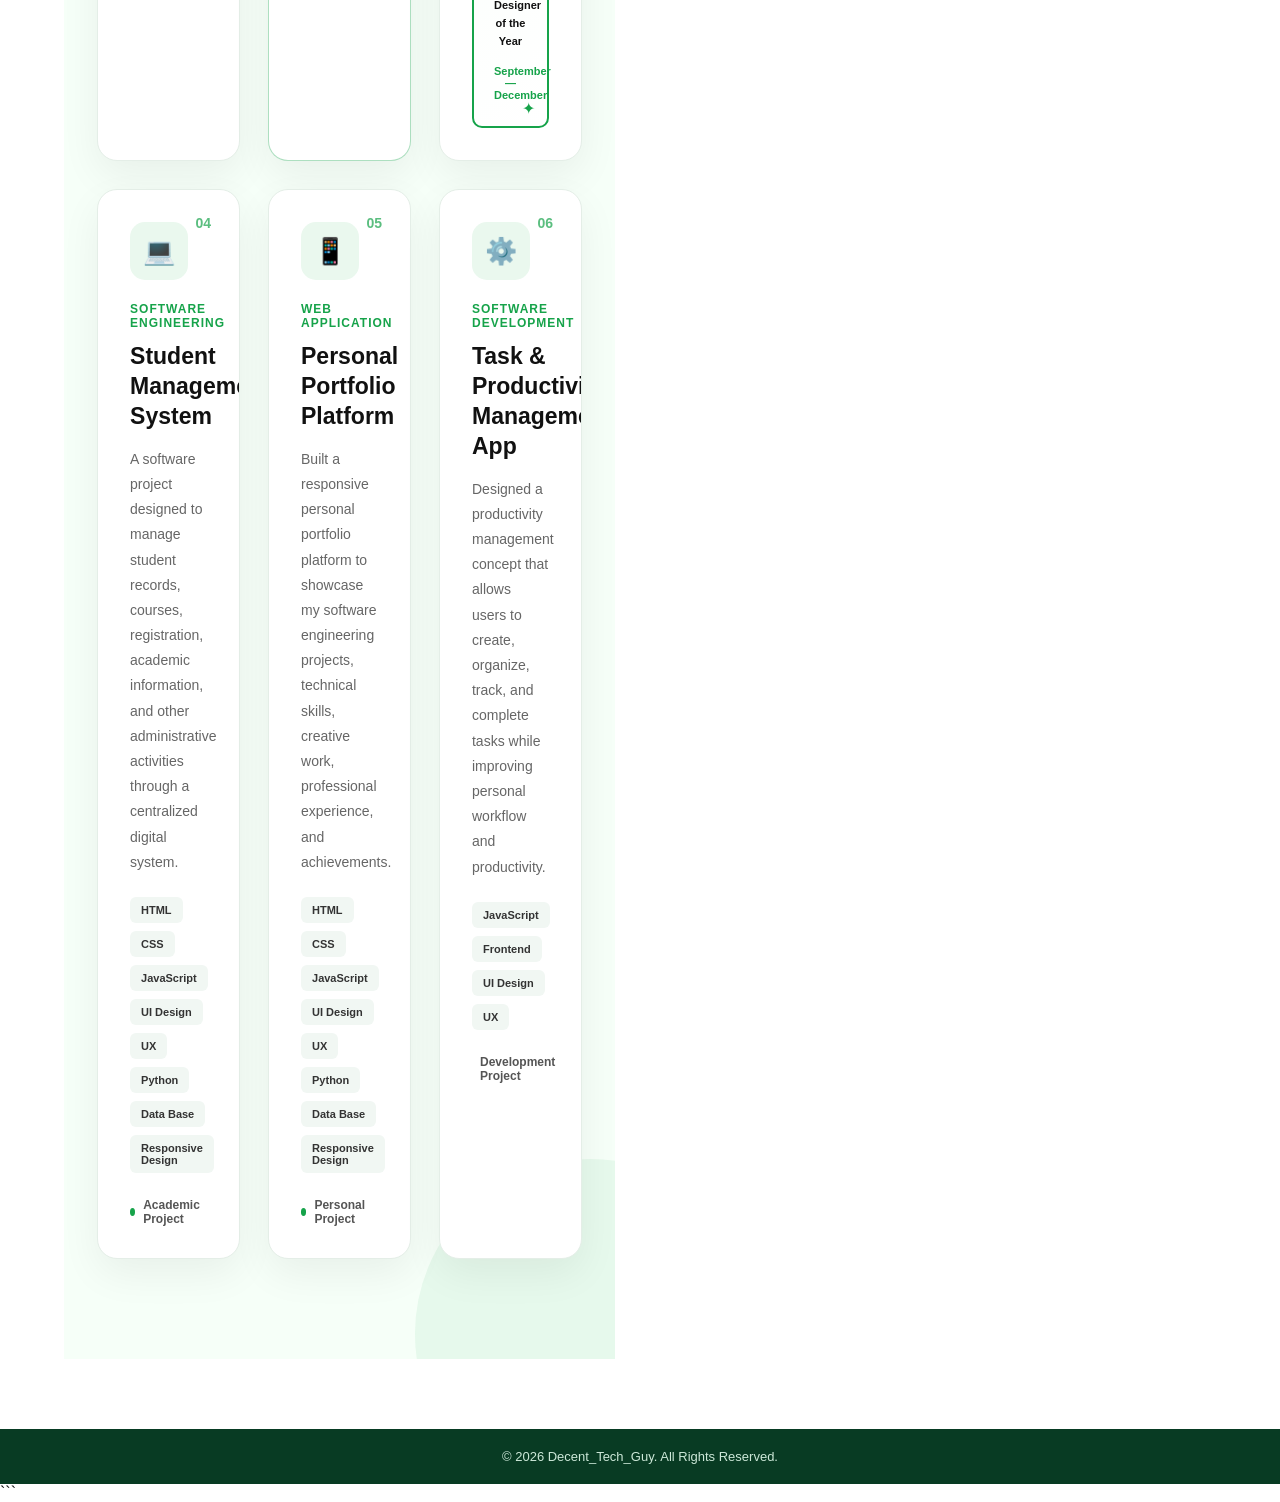
==== commit c9e48c08: "updated the home and about page" ====
--- a/about.html
+++ b/about.html
@@ -13,7 +13,7 @@
 
     <header>
         <nav class="navbar">
-            <a href="index.html" class="logo">DTG</a>
+            <a href="index.html" class="logo">Deen Graphix</a>
 
             <ul class="nav-links">
                 <li><a href="index.html">Home</a></li>
@@ -54,13 +54,19 @@
                 <h3>Skills</h3>
 
                 <div class="skill-list">
-                    <span>UI/UX Design</span>
+                    <span>UI Design</span>
+                    <span>UX Design</span>
                     <span>Graphics Design</span>
                     <span>Web Development</span>
+                    <span>Python</span>
+        <span>Data Base</span>
+        <span>Responsive Design</span>
                     <span>Software Engineer</span>
                     <span>Project Management</span>
                     <span>Effective Communication</span>
                     <span>Leadership Skills</span>
+
+                    
 
                     <a href="Contact.html" class="btn">Book A Project & Start your brand journey</a>
                 </div>
@@ -100,6 +106,10 @@
         <span>HTML</span>
         <span>CSS</span>
         <span>JavaScript</span>
+        <span>UI Design</span>
+        <span>UX</span>
+        <span>Python</span>
+        <span>Data Base</span>
         <span>Responsive Design</span>
       </div>
 
@@ -133,7 +143,11 @@
         <span>HTML</span>
         <span>CSS</span>
         <span>JavaScript</span>
-        <span>UI/UX</span>
+        <span>UI Design</span>
+        <span>UX</span>
+        <span>Python</span>
+        <span>Data Base</span>
+        <span>Responsive Design</span>
       </div>
 
       <a
@@ -166,11 +180,18 @@
       <div class="design-list">
         <span>Social Media Design</span>
         <span>Brand Design</span>
+        <span>Brand Strategy</span>
+        <span>Visual Design </span>
+        <span>Graphics Design </span>
         <span>2D Design</span>
         <span>3D Design</span>
         <span>Motion Graphics</span>
         <span>Animation</span>
+        <span>Layout & Composition</span>
         <span>Certificate Design</span>
+        <span>Effective Communication</span>
+        <span>Project Management</span>
+        <span>Leadership Skills</span>
       </div>
 
       <div class="certificate">
@@ -214,7 +235,11 @@
         <span>HTML</span>
         <span>CSS</span>
         <span>JavaScript</span>
-        <span>Database</span>
+        <span>UI Design</span>
+        <span>UX</span>
+        <span>Python</span>
+        <span>Data Base</span>
+        <span>Responsive Design</span>
       </div>
 
       <div class="project-status">
@@ -242,7 +267,11 @@
         <span>HTML</span>
         <span>CSS</span>
         <span>JavaScript</span>
-        <span>UI/UX</span>
+        <span>UI Design</span>
+        <span>UX</span>
+        <span>Python</span>
+        <span>Data Base</span>
+        <span>Responsive Design</span>
       </div>
 
       <div class="project-status">
--- a/style.css
+++ b/style.css
@@ -904,6 +904,840 @@
 }
 
 
+/* =========================================
+   GLOBAL RESET
+========================================= */
+
+* {
+  margin: 0;
+  padding: 0;
+  box-sizing: border-box;
+}
+
+html {
+  scroll-behavior: smooth;
+}
+
+body {
+  font-family: Arial, Helvetica, sans-serif;
+  background: #ffffff;
+  color: #111111;
+}
+
+
+/* =========================================
+   PROJECT / ABOUT SECTION
+========================================= */
+
+.projects-section {
+  position: relative;
+  width: 100%;
+  min-height: 100vh;
+
+  padding: 100px 6%;
+
+  background: #f6fff8;
+
+  overflow: hidden;
+}
+
+
+/* Decorative background circles */
+
+.projects-section::before {
+  content: "";
+
+  position: absolute;
+
+  width: 420px;
+  height: 420px;
+
+  top: -180px;
+  left: -180px;
+
+  background: rgba(22, 163, 74, 0.08);
+
+  border-radius: 50%;
+
+  pointer-events: none;
+}
+
+.projects-section::after {
+  content: "";
+
+  position: absolute;
+
+  width: 350px;
+  height: 350px;
+
+  right: -150px;
+  bottom: -150px;
+
+  background: rgba(22, 163, 74, 0.07);
+
+  border-radius: 50%;
+
+  pointer-events: none;
+}
+
+
+/* =========================================
+   SECTION HEADING
+========================================= */
+
+.section-heading {
+  position: relative;
+
+  z-index: 2;
+
+  width: 100%;
+  max-width: 750px;
+
+  margin: 0 auto 65px;
+
+  text-align: center;
+}
+
+.section-heading span {
+  display: inline-block;
+
+  margin-bottom: 12px;
+
+  color: #16a34a;
+
+  font-size: 13px;
+  font-weight: 800;
+
+  letter-spacing: 3px;
+
+  text-transform: uppercase;
+}
+
+.section-heading h2 {
+  margin-bottom: 18px;
+
+  color: #111111;
+
+  font-size: clamp(34px, 5vw, 58px);
+
+  line-height: 1.1;
+
+  font-weight: 800;
+}
+
+.section-heading p {
+  max-width: 650px;
+
+  margin: auto;
+
+  color: #666666;
+
+  font-size: 16px;
+
+  line-height: 1.8;
+}
+
+
+/* =========================================
+   PROJECT GRID
+========================================= */
+
+.projects-grid {
+  position: relative;
+
+  z-index: 2;
+
+  width: 100%;
+  max-width: 1250px;
+
+  margin: auto;
+
+  display: grid;
+
+  grid-template-columns: repeat(3, minmax(0, 1fr));
+
+  gap: 28px;
+}
+
+
+/* =========================================
+   PROJECT CARD
+========================================= */
+
+.project-card {
+  position: relative;
+
+  width: 100%;
+
+  padding: 32px;
+
+  background: #ffffff;
+
+  border: 1px solid #e4eee7;
+
+  border-radius: 20px;
+
+  box-shadow: 0 15px 40px rgba(0, 0, 0, 0.06);
+
+  overflow: hidden;
+
+  transition:
+    transform 0.35s ease,
+    box-shadow 0.35s ease,
+    border-color 0.35s ease;
+}
+
+.project-card:hover {
+  transform: translateY(-10px);
+
+  border-color: #16a34a;
+
+  box-shadow: 0 25px 50px rgba(22, 163, 74, 0.15);
+}
+
+
+/* Top green animation */
+
+.project-card::before {
+  content: "";
+
+  position: absolute;
+
+  top: 0;
+  left: 0;
+
+  width: 0;
+  height: 4px;
+
+  background: #16a34a;
+
+  transition: width 0.4s ease;
+}
+
+.project-card:hover::before {
+  width: 100%;
+}
+
+
+/* =========================================
+   PROJECT NUMBER
+========================================= */
+
+.project-number {
+  position: absolute;
+
+  top: 25px;
+  right: 28px;
+
+  color: #16a34a;
+
+  font-size: 14px;
+
+  font-weight: 800;
+
+  opacity: 0.7;
+}
+
+
+/* =========================================
+   PROJECT ICON
+========================================= */
+
+.project-icon {
+  width: 58px;
+  height: 58px;
+
+  margin-bottom: 22px;
+
+  display: flex;
+
+  align-items: center;
+  justify-content: center;
+
+  background: #eaf8ee;
+
+  border-radius: 15px;
+
+  font-size: 26px;
+}
+
+
+/* =========================================
+   PROJECT CATEGORY
+========================================= */
+
+.project-category {
+  display: inline-block;
+
+  margin-bottom: 12px;
+
+  color: #16a34a;
+
+  font-size: 12px;
+
+  font-weight: 800;
+
+  letter-spacing: 1px;
+
+  text-transform: uppercase;
+}
+
+
+/* =========================================
+   PROJECT TITLE
+========================================= */
+
+.project-card h3 {
+  margin-bottom: 15px;
+
+  color: #111111;
+
+  font-size: 23px;
+
+  line-height: 1.3;
+
+  font-weight: 700;
+}
+
+
+/* =========================================
+   PROJECT DESCRIPTION
+========================================= */
+
+.project-card > p {
+  margin-bottom: 22px;
+
+  color: #666666;
+
+  font-size: 14px;
+
+  line-height: 1.8;
+}
+
+
+/* =========================================
+   TECHNOLOGY TAGS
+========================================= */
+
+.tech-stack,
+.design-list {
+  display: flex;
+
+  flex-wrap: wrap;
+
+  gap: 8px;
+
+  margin-bottom: 25px;
+}
+
+.tech-stack span,
+.design-list span {
+  padding: 7px 11px;
+
+  background: #f1f7f3;
+
+  border-radius: 6px;
+
+  color: #333333;
+
+  font-size: 11px;
+
+  font-weight: 600;
+}
+
+
+/* =========================================
+   DESIGN TAGS
+========================================= */
+
+.design-list span {
+  background: #111111;
+
+  color: #ffffff;
+}
+
+
+/* =========================================
+   PROJECT BUTTON
+========================================= */
+
+.project-btn {
+  display: inline-flex;
+
+  align-items: center;
+
+  justify-content: center;
+
+  gap: 12px;
+
+  padding: 13px 20px;
+
+  background: #111111;
+
+  color: #ffffff;
+
+  border-radius: 8px;
+
+  text-decoration: none;
+
+  font-size: 13px;
+
+  font-weight: 700;
+
+  transition:
+    background 0.3s ease,
+    transform 0.3s ease;
+}
+
+.project-btn:hover {
+  background: #16a34a;
+
+  transform: translateY(-2px);
+}
+
+.project-btn span {
+  font-size: 17px;
+
+  transition: transform 0.3s ease;
+}
+
+.project-btn:hover span {
+  transform: translate(3px, -3px);
+}
+
+
+/* =========================================
+   FEATURED CARD
+========================================= */
+
+.project-card.featured {
+  border: 1px solid rgba(22, 163, 74, 0.35);
+}
+
+
+/* Featured ribbon */
+
+.project-card.featured::after {
+  content: "FEATURED";
+
+  position: absolute;
+
+  top: 20px;
+  left: -38px;
+
+  padding: 6px 45px;
+
+  background: #16a34a;
+
+  color: #ffffff;
+
+  font-size: 9px;
+
+  font-weight: 800;
+
+  letter-spacing: 1px;
+
+  transform: rotate(-45deg);
+}
+
+
+/* =========================================
+   CERTIFICATE
+========================================= */
+
+.certificate {
+  position: relative;
+
+  margin-top: 25px;
+
+  padding: 25px 20px;
+
+  background: linear-gradient(
+    135deg,
+    #f8fff9,
+    #ffffff
+  );
+
+  border: 2px solid #16a34a;
+
+  border-radius: 10px;
+
+  text-align: center;
+}
+
+.certificate::before {
+  content: "✦";
+
+  position: absolute;
+
+  top: 8px;
+  left: 12px;
+
+  color: #16a34a;
+}
+
+.certificate::after {
+  content: "✦";
+
+  position: absolute;
+
+  right: 12px;
+  bottom: 8px;
+
+  color: #16a34a;
+}
+
+.certificate-top {
+  margin-bottom: 12px;
+
+  color: #16a34a;
+
+  font-size: 9px;
+
+  font-weight: 800;
+
+  letter-spacing: 2px;
+}
+
+.certificate h4 {
+  margin-bottom: 12px;
+
+  color: #111111;
+
+  font-size: 18px;
+}
+
+.certificate p {
+  margin: 7px 0;
+
+  color: #555555;
+
+  font-size: 11px;
+
+  line-height: 1.6;
+}
+
+.certificate strong {
+  color: #111111;
+}
+
+.certificate-date {
+  margin-top: 15px;
+
+  color: #16a34a;
+
+  font-size: 11px;
+
+  font-weight: 800;
+}
+
+
+/* =========================================
+   PROJECT STATUS
+========================================= */
+
+.project-status {
+  display: flex;
+
+  align-items: center;
+
+  gap: 8px;
+
+  color: #555555;
+
+  font-size: 12px;
+
+  font-weight: 600;
+}
+
+.project-status span {
+  width: 8px;
+  height: 8px;
+
+  background: #16a34a;
+
+  border-radius: 50%;
+}
+
+
+/* =========================================
+   LARGE LAPTOP
+   1200px and below
+========================================= */
+
+@media (max-width: 1200px) {
+
+  .projects-section {
+    padding: 90px 5%;
+  }
+
+  .projects-grid {
+    grid-template-columns: repeat(2, minmax(0, 1fr));
+
+    gap: 25px;
+  }
+
+}
+
+
+/* =========================================
+   TABLET
+   900px and below
+========================================= */
+
+@media (max-width: 900px) {
+
+  .projects-section {
+    padding: 80px 5%;
+  }
+
+  .section-heading {
+    margin-bottom: 50px;
+  }
+
+  .section-heading h2 {
+    font-size: 42px;
+  }
+
+  .section-heading p {
+    font-size: 15px;
+  }
+
+  .projects-grid {
+    grid-template-columns: repeat(2, minmax(0, 1fr));
+
+    gap: 20px;
+  }
+
+  .project-card {
+    padding: 27px;
+  }
+
+  .project-card h3 {
+    font-size: 21px;
+  }
+
+}
+
+
+/* =========================================
+   SMALL TABLET
+   700px and below
+========================================= */
+
+@media (max-width: 700px) {
+
+  .projects-section {
+    padding: 70px 25px;
+  }
+
+  .section-heading {
+    margin-bottom: 40px;
+  }
+
+  .section-heading span {
+    font-size: 11px;
+
+    letter-spacing: 2px;
+  }
+
+  .section-heading h2 {
+    font-size: 36px;
+  }
+
+  .section-heading p {
+    font-size: 14px;
+
+    line-height: 1.7;
+  }
+
+  .projects-grid {
+    grid-template-columns: 1fr;
+
+    gap: 22px;
+  }
+
+  .project-card {
+    padding: 28px;
+  }
+
+  .project-card h3 {
+    font-size: 23px;
+  }
+
+  .project-card > p {
+    font-size: 14px;
+  }
+
+}
+
+
+/* =========================================
+   MOBILE
+   500px and below
+========================================= */
+
+@media (max-width: 500px) {
+
+  .projects-section {
+    padding: 60px 18px;
+  }
+
+  .projects-section::before {
+    width: 250px;
+    height: 250px;
+
+    top: -120px;
+    left: -120px;
+  }
+
+  .projects-section::after {
+    width: 220px;
+    height: 220px;
+
+    right: -120px;
+    bottom: -100px;
+  }
+
+  .section-heading {
+    margin-bottom: 35px;
+  }
+
+  .section-heading span {
+    font-size: 10px;
+
+    letter-spacing: 2px;
+  }
+
+  .section-heading h2 {
+    font-size: 32px;
+
+    line-height: 1.15;
+  }
+
+  .section-heading p {
+    font-size: 13px;
+
+    line-height: 1.7;
+  }
+
+  .projects-grid {
+    gap: 18px;
+  }
+
+  .project-card {
+    padding: 24px;
+
+    border-radius: 16px;
+  }
+
+  .project-number {
+    top: 20px;
+    right: 22px;
+  }
+
+  .project-icon {
+    width: 52px;
+    height: 52px;
+
+    margin-bottom: 18px;
+
+    font-size: 23px;
+  }
+
+  .project-category {
+    font-size: 10px;
+  }
+
+  .project-card h3 {
+    font-size: 21px;
+  }
+
+  .project-card > p {
+    font-size: 13px;
+
+    line-height: 1.75;
+  }
+
+  .tech-stack span,
+  .design-list span {
+    padding: 6px 9px;
+
+    font-size: 10px;
+  }
+
+  .project-btn {
+    width: 100%;
+
+    padding: 13px 15px;
+  }
+
+  .certificate {
+    padding: 22px 15px;
+  }
+
+  .certificate h4 {
+    font-size: 16px;
+  }
+
+  .certificate p {
+    font-size: 10px;
+  }
+
+}
+
+
+/* =========================================
+   VERY SMALL PHONES
+   380px and below
+========================================= */
+
+@media (max-width: 380px) {
+
+  .projects-section {
+    padding: 50px 14px;
+  }
+
+  .section-heading h2 {
+    font-size: 28px;
+  }
+
+  .section-heading p {
+    font-size: 12px;
+  }
+
+  .project-card {
+    padding: 20px;
+  }
+
+  .project-card h3 {
+    font-size: 19px;
+  }
+
+  .project-card > p {
+    font-size: 12px;
+  }
+
+  .project-btn {
+    font-size: 12px;
+  }
+
+}
+
+.toolkit-text.highlight{
+  color:#087d40
+  font-weight:500;
+}
+.toolkit-text{
+  padding: 32px o;
+  font-size: 22px;
+  line-height: 1.9;
+  color:#0a9b50
+  font-weight: 500;
+}
+
+
+
 /* ================================
    RESPONSIVE DESIGN
 ================================ */
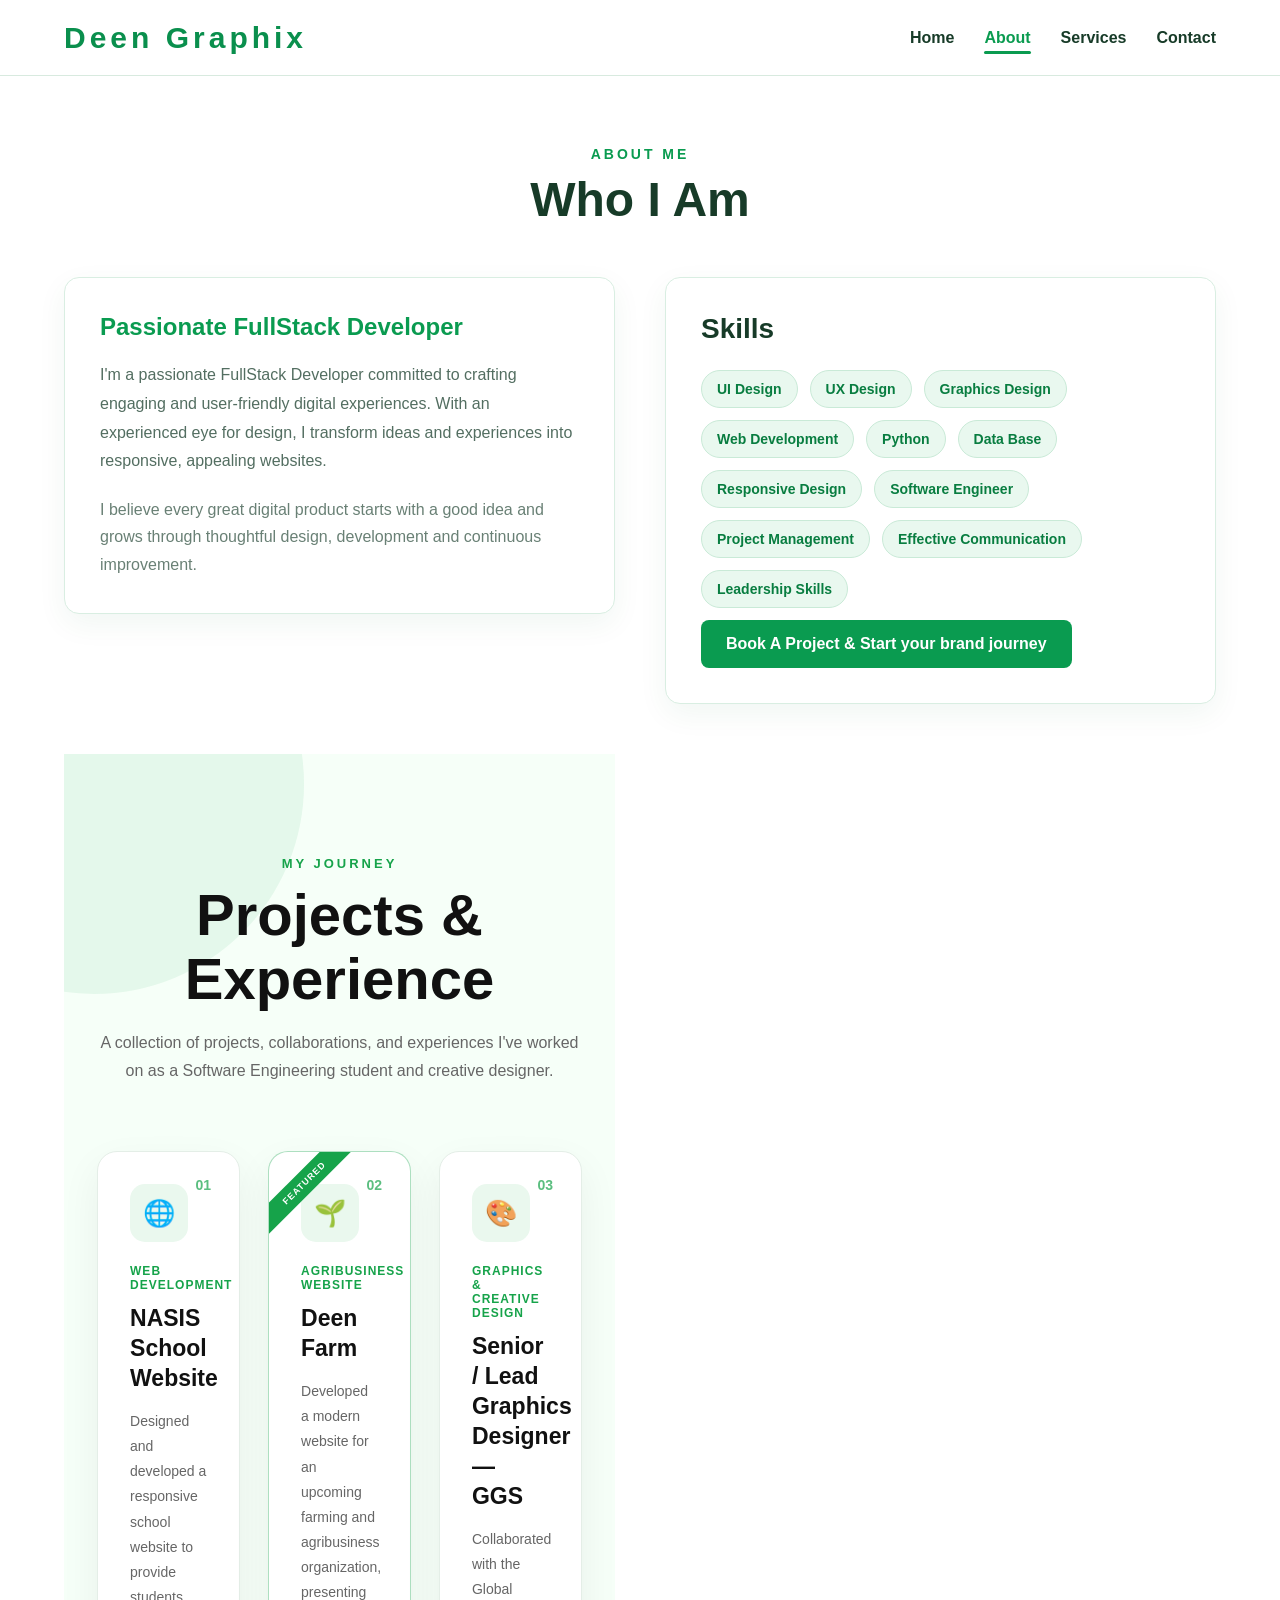
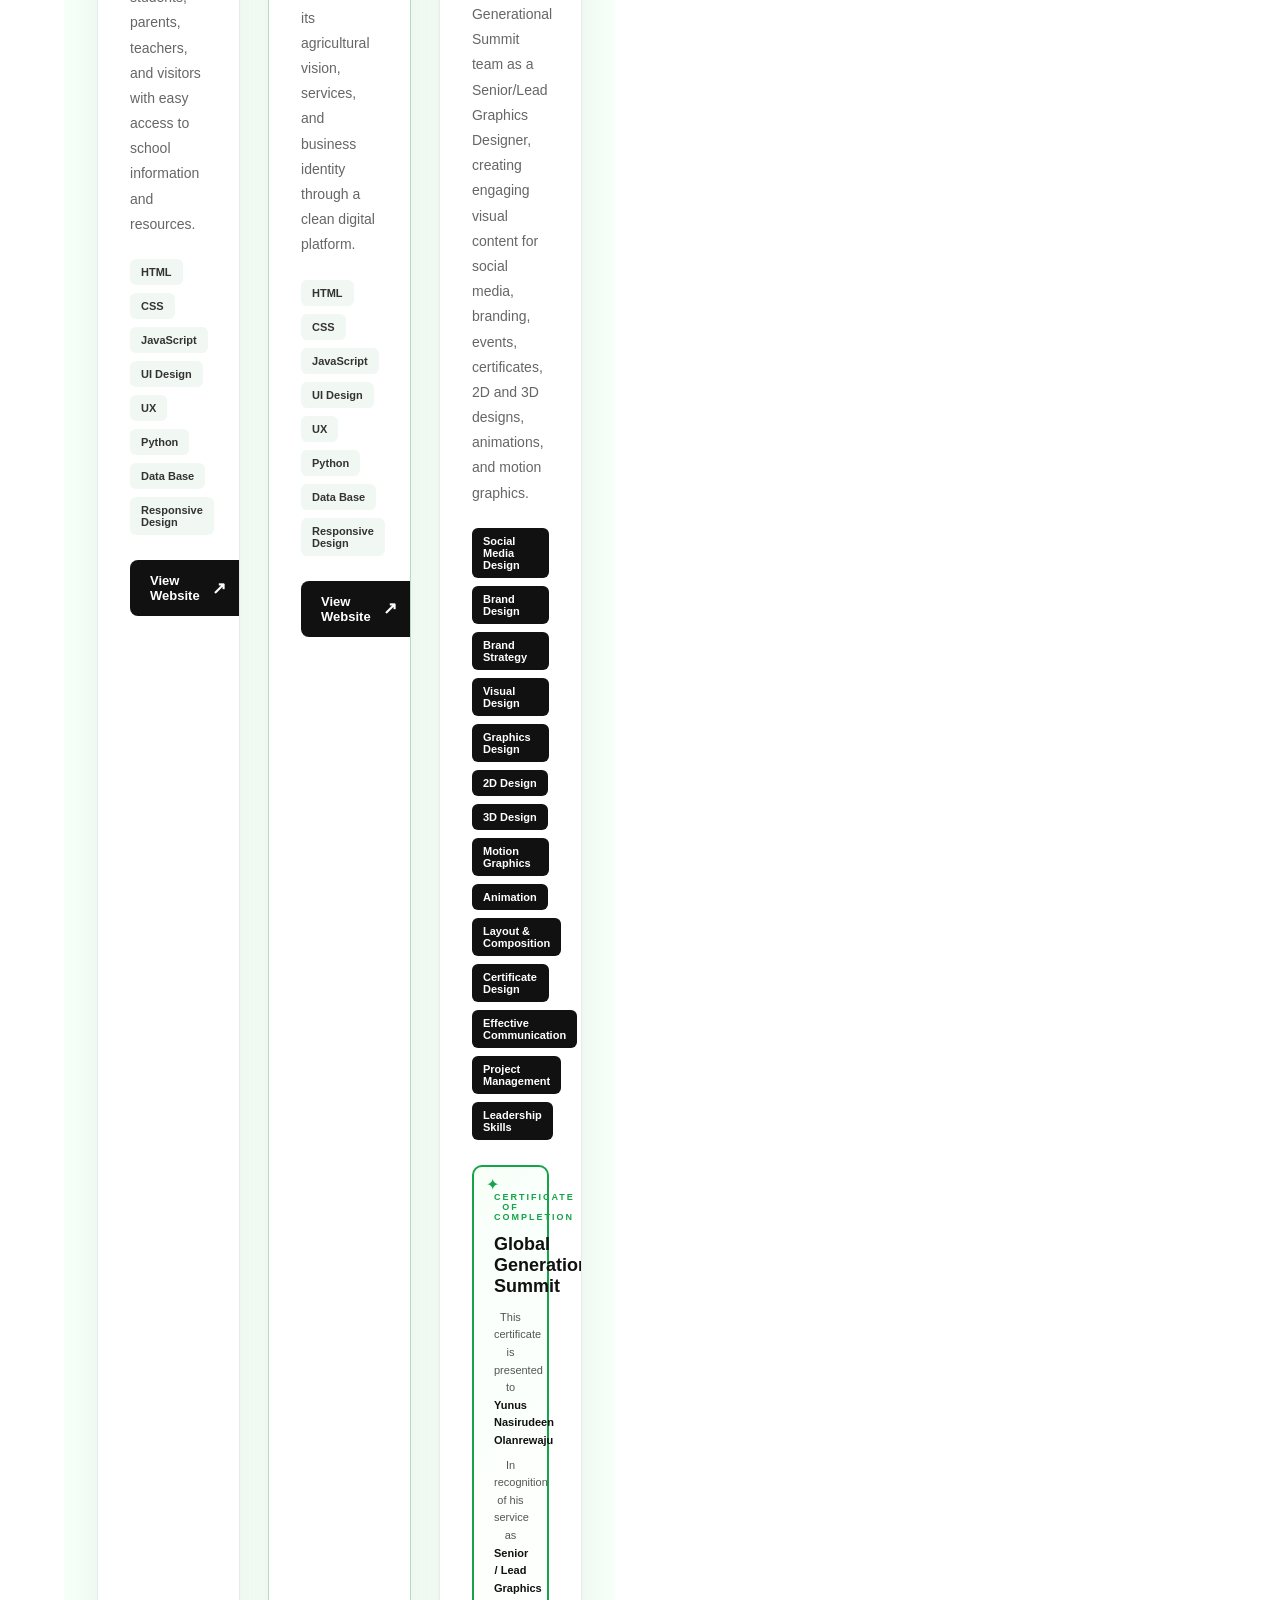
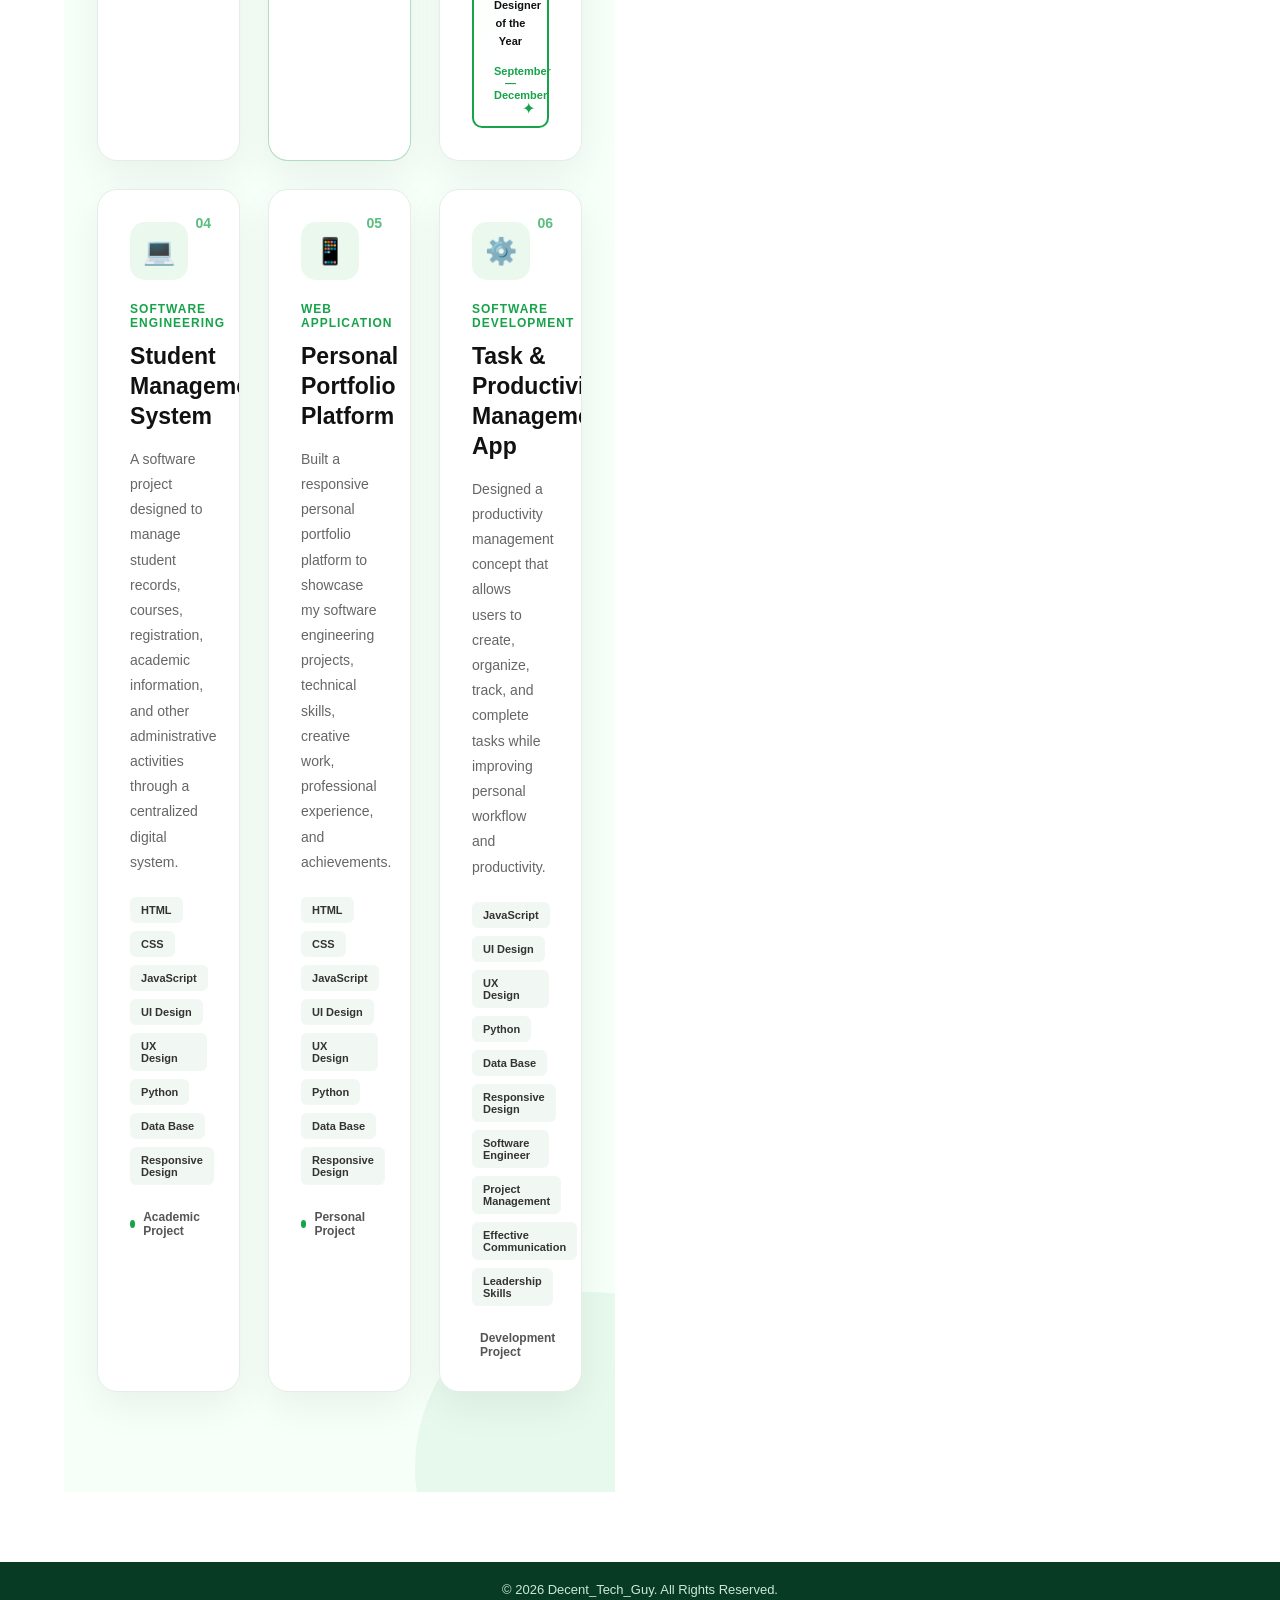
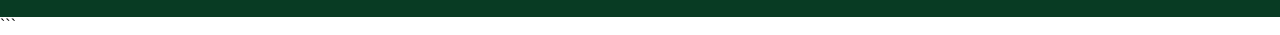
==== commit c5edfdd0: "updated about page" ====
--- a/about.html
+++ b/about.html
@@ -236,7 +236,7 @@
         <span>CSS</span>
         <span>JavaScript</span>
         <span>UI Design</span>
-        <span>UX</span>
+        <span>UX Design</span>
         <span>Python</span>
         <span>Data Base</span>
         <span>Responsive Design</span>
@@ -268,7 +268,7 @@
         <span>CSS</span>
         <span>JavaScript</span>
         <span>UI Design</span>
-        <span>UX</span>
+        <span>UX Design</span>
         <span>Python</span>
         <span>Data Base</span>
         <span>Responsive Design</span>
@@ -297,9 +297,15 @@
 
       <div class="tech-stack">
         <span>JavaScript</span>
-        <span>Frontend</span>
-        <span>UI Design</span>
-        <span>UX</span>
+        <span>UI Design</span>
+        <span>UX Design</span>
+        <span>Python</span>
+        <span>Data Base</span>
+        <span>Responsive Design</span>
+                    <span>Software Engineer</span>
+                    <span>Project Management</span>
+                    <span>Effective Communication</span>
+                    <span>Leadership Skills</span>
       </div>
 
       <div class="project-status">
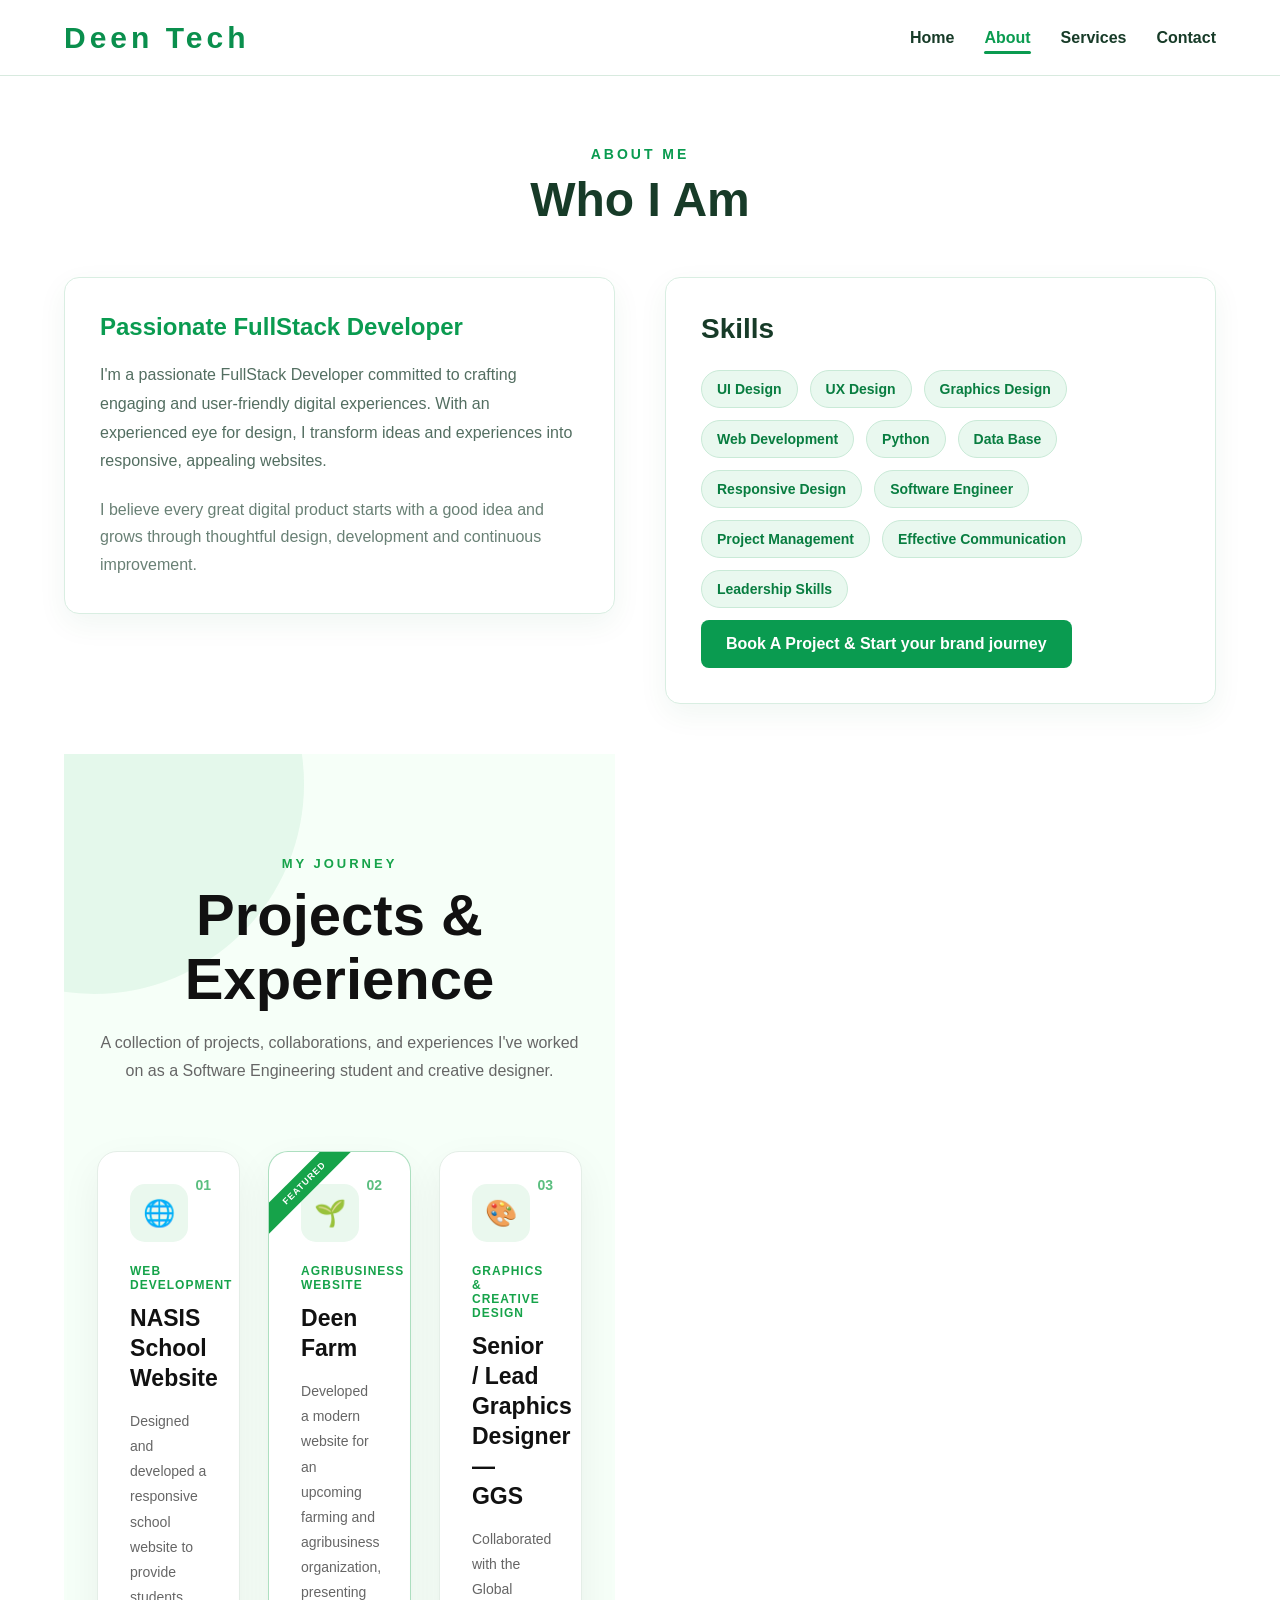
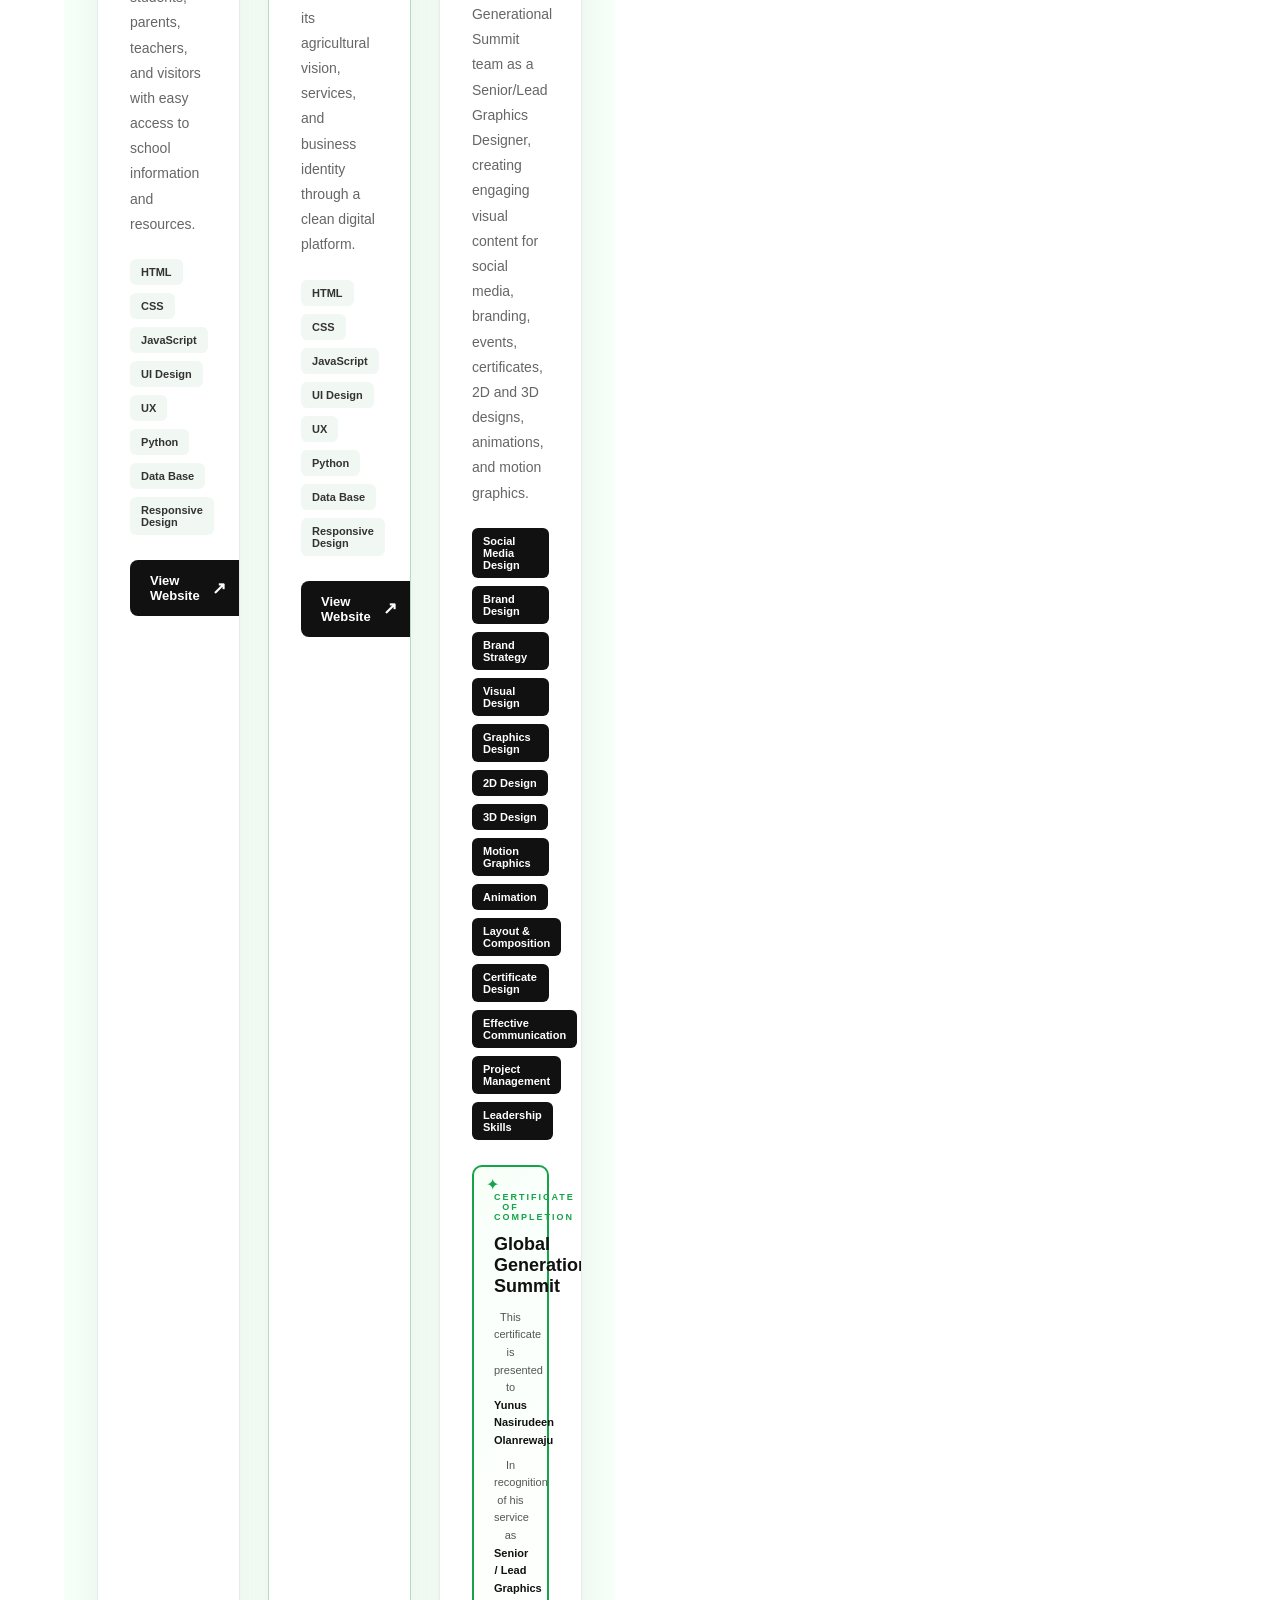
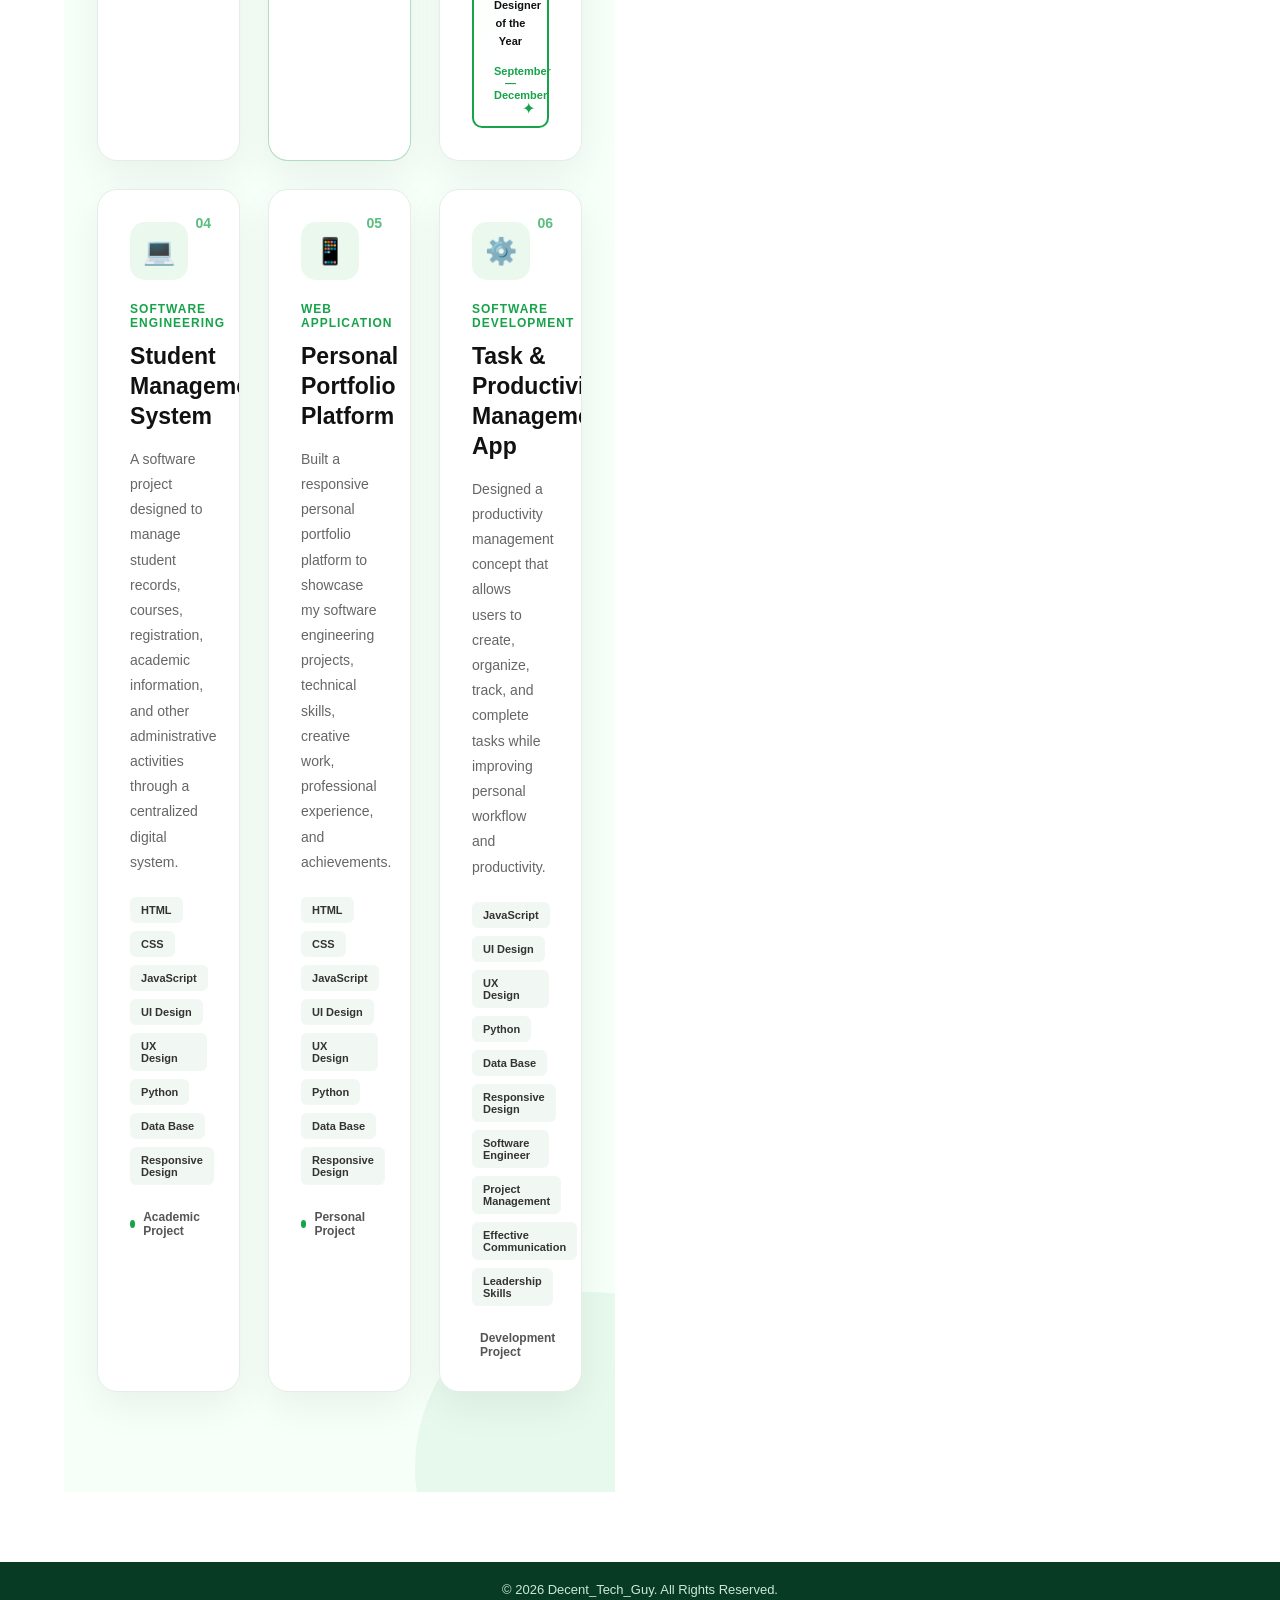
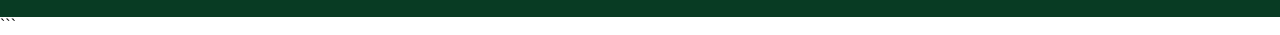
==== commit d5fc68f3: "Update about.html updated about page" ====
--- a/about.html
+++ b/about.html
@@ -13,7 +13,7 @@
 
     <header>
         <nav class="navbar">
-            <a href="index.html" class="logo">Deen Graphix</a>
+            <a href="index.html" class="logo">Deen Tech</a>
 
             <ul class="nav-links">
                 <li><a href="index.html">Home</a></li>
